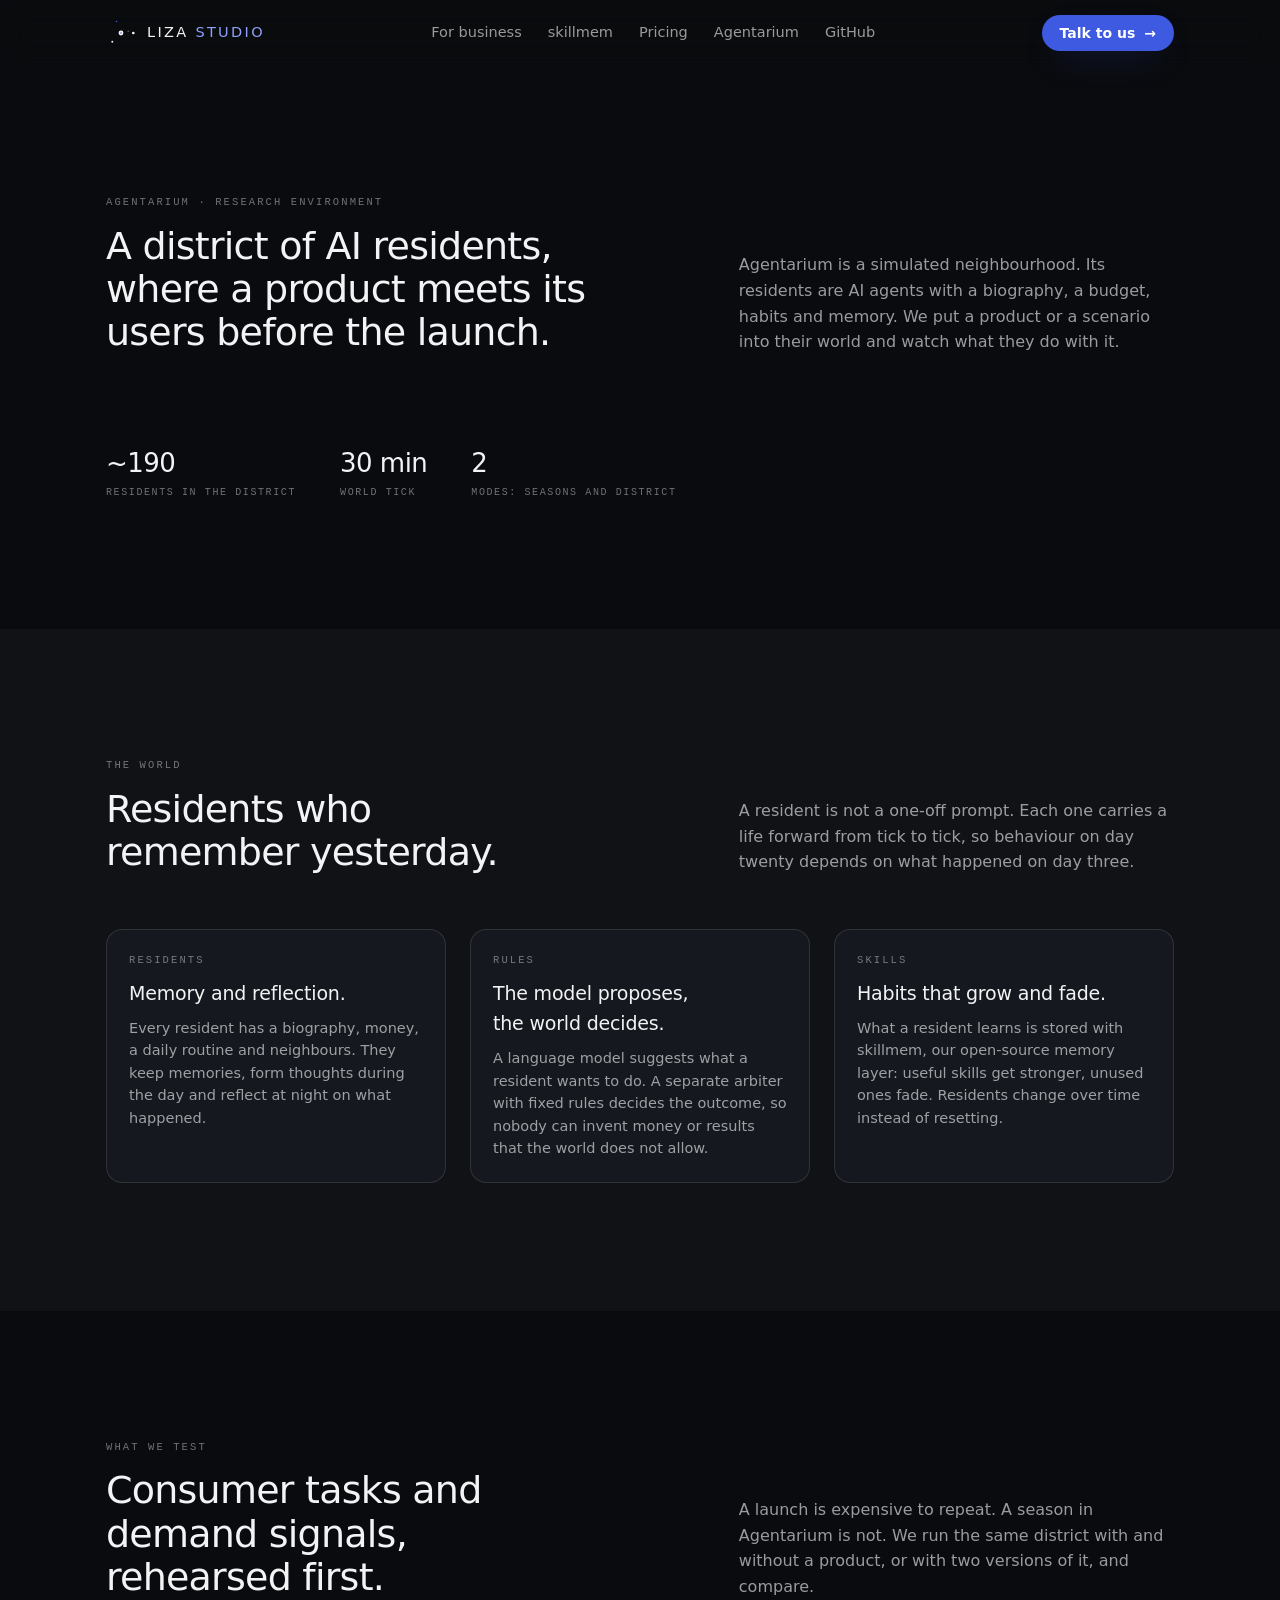
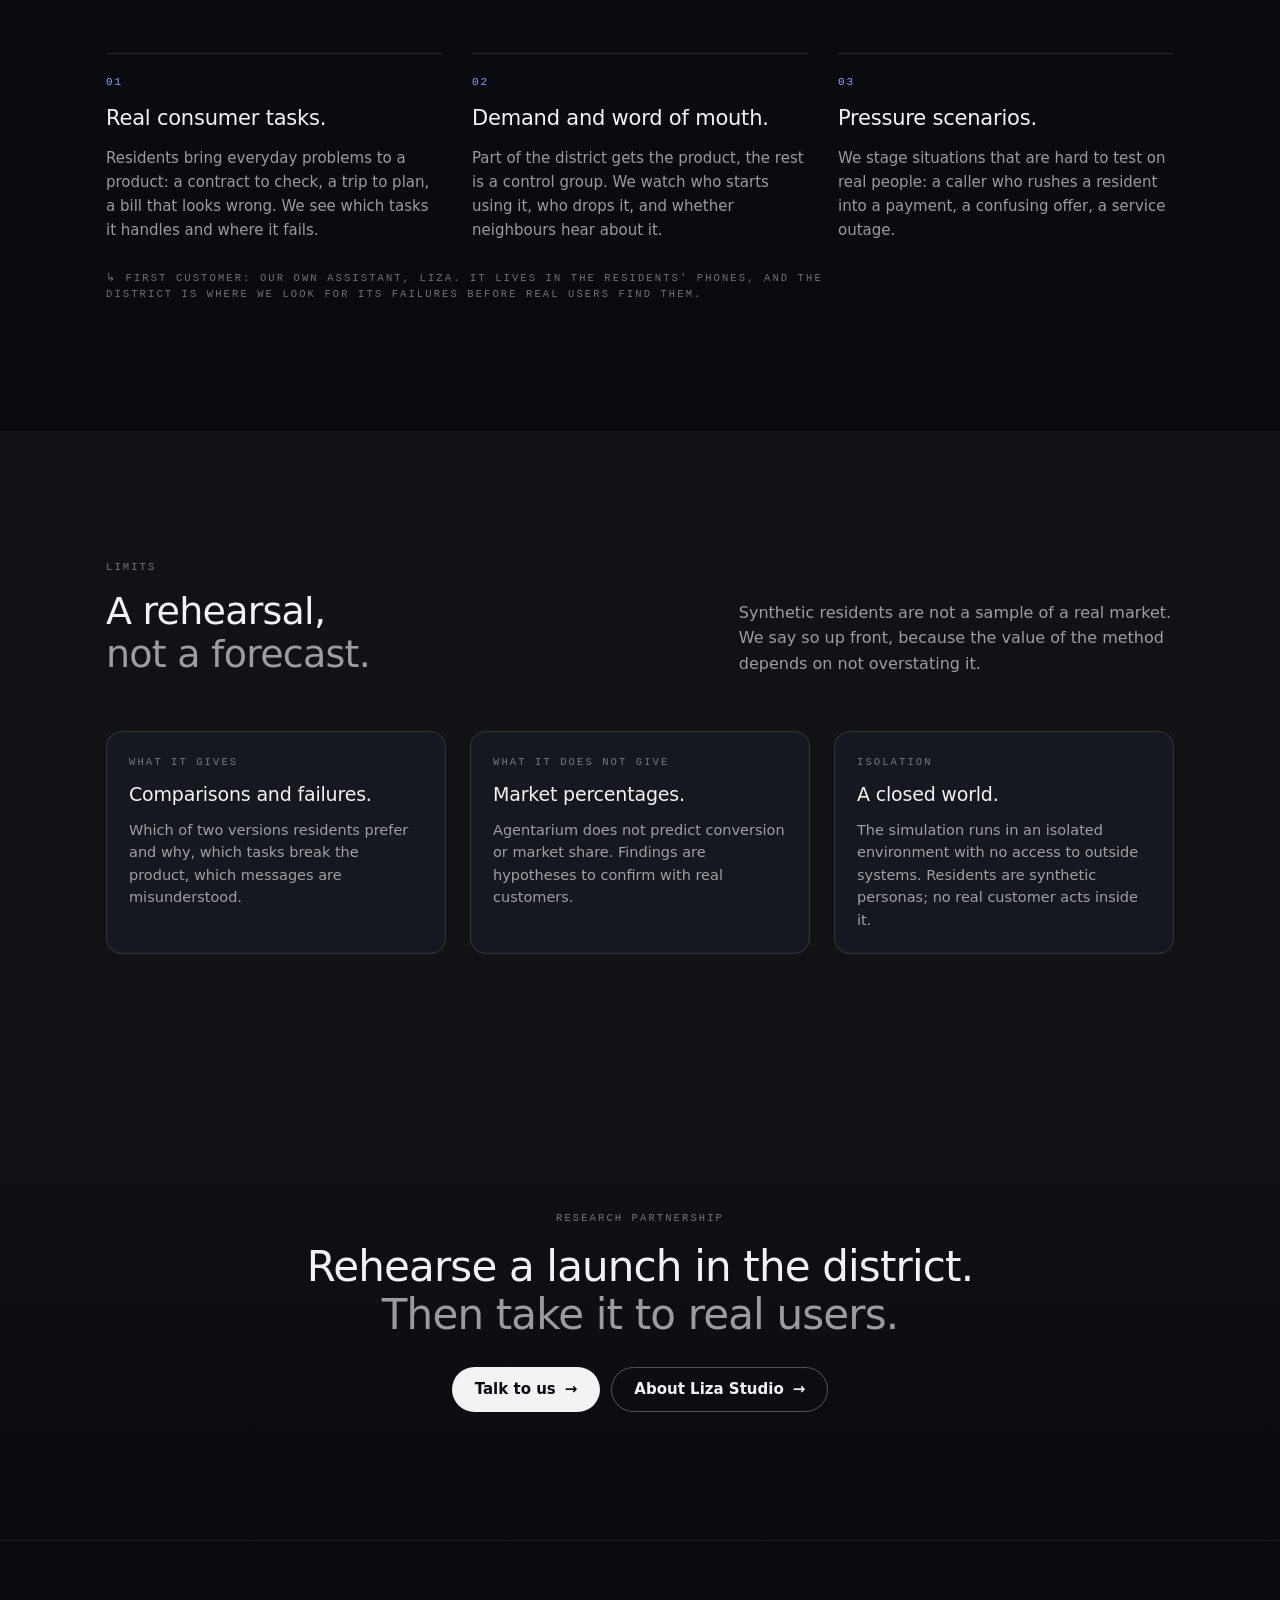
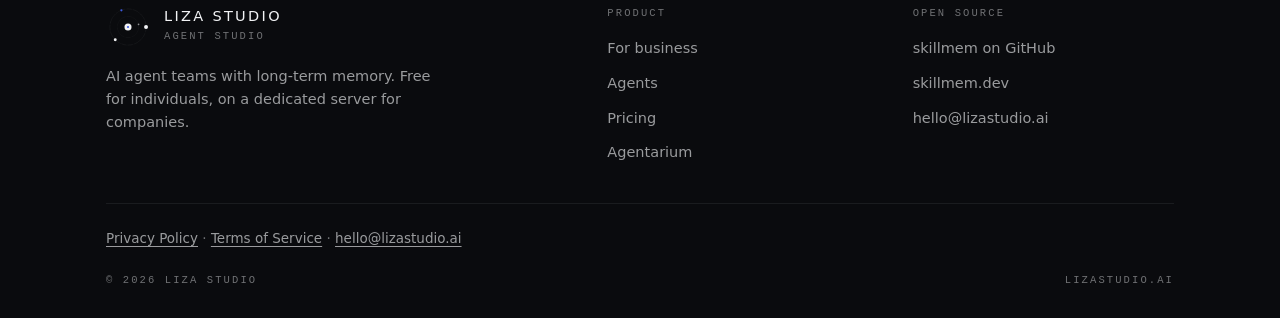
==== agentarium.html @ d78c31f1 "Add Agentarium page and link it from navigation Co-Authored-By: Claude Fable 5.2 <noreply@anthropic." ====
<!DOCTYPE html>
<html lang="en">
<head>
  <meta charset="utf-8">
  <meta name="viewport" content="width=device-width, initial-scale=1">
  <title>Agentarium — a simulated district of AI residents — Liza Studio</title>
  <meta name="description" content="Agentarium is a simulated district populated by AI residents with memory, budgets and habits. We use it to rehearse products and consumer scenarios before a launch.">
  <meta name="theme-color" content="#0A0B0E">
  <link rel="canonical" href="https://lizastudio.ai/agentarium.html">

  <meta property="og:type" content="website">
  <meta property="og:site_name" content="Liza Studio">
  <meta property="og:url" content="https://lizastudio.ai/">
  <meta property="og:title" content="Agentarium — a simulated district of AI residents">
  <meta property="og:description" content="Agentarium is a simulated district populated by AI residents with memory, budgets and habits. We use it to rehearse products and consumer scenarios before a launch.">
  <meta property="og:locale" content="en_US">

  

  <link rel="icon" type="image/svg+xml" href="assets/lisa-favicon.svg">
  <link rel="icon" type="image/png" sizes="32x32" href="favicon-32.png">
  <link rel="apple-touch-icon" href="apple-touch-icon.png">
  <link rel="stylesheet" href="styles.css?v=20261124a">
  <style>
    .price{font-family:var(--display); font-weight:200; font-size:34px; letter-spacing:-.02em; color:var(--paper); line-height:1.1}
    .price small{font-family:var(--mono); font-size:10.5px; letter-spacing:.14em; text-transform:uppercase; color:var(--muted-2)}
    .plan ul{margin:6px 0 0; padding:0; list-style:none; display:grid; gap:7px; font-size:14.5px; line-height:1.5; color:var(--muted)}
    .plan li{padding-left:16px; position:relative}
    .plan li::before{content:""; position:absolute; left:0; top:.62em; width:6px; height:6px; border-radius:50%; background:var(--accent-soft)}
    .plan--main{border-color:var(--accent)}
    .plan .btn{margin-top:12px; justify-self:start}
    .code{font-family:var(--mono); font-size:13.5px; background:#0D0F13; border:1px solid var(--line); border-radius:10px; padding:12px 14px; color:var(--paper); overflow-x:auto; white-space:nowrap}
  </style>
</head>
<body>
  <a class="skip-link" href="./#main">Skip to content</a>

  <header class="site-header">
    <div class="container header__inner">
      <a class="logo" href="./" aria-label="Liza Studio — home">
        <svg class="logo__mark" viewBox="-100 -100 200 200" width="30" height="30" aria-hidden="true">
          <g><circle cx="82" cy="0" r="9" fill="currentColor"></circle><circle cx="-58" cy="58" r="6.5" fill="currentColor"></circle><circle cx="-30" cy="-76" r="5" fill="#3D5AE0"></circle></g>
          <g><circle cx="48" cy="-12" r="4" fill="currentColor" opacity="0.55"></circle></g>
          <circle cx="0" cy="0" r="16" fill="currentColor"></circle>
          <circle cx="0" cy="0" r="5" fill="#3D5AE0"></circle>
        </svg>
        <span class="logo__word">Liza <span class="logo__muted">Studio</span></span>
      </a>

      <nav class="header__nav" aria-label="Main menu">
        <a class="header__link" href="./#business">For business</a>
        <a class="header__link" href="./#skillmem">skillmem</a>
        <a class="header__link" href="./#pricing">Pricing</a>
        <a class="header__link" href="agentarium.html">Agentarium</a>
        <a class="header__link" href="https://github.com/liza-studio/skillmem" target="_blank" rel="noopener">GitHub</a>
      </nav>

      <div class="header__right">
        <a class="btn btn--primary btn--sm header__cta" href="mailto:hello@lizastudio.ai?subject=Liza%20for%20Business">
          <span class="btn__full">Talk to us</span>
          <span class="btn__short" aria-hidden="true">Contact</span>
          <span aria-hidden="true">→</span>
        </a>
        <button class="header__burger" type="button" aria-label="Open menu" aria-expanded="false" aria-controls="mobile-menu">
          <span></span><span></span><span></span>
        </button>
      </div>
    </div>

    <nav class="mobile-menu" id="mobile-menu" aria-label="Mobile menu" hidden>
      <a href="./#business">For business</a>
      <a href="./#skillmem">skillmem</a>
      <a href="./#pricing">Pricing</a>
      <a href="agentarium.html">Agentarium</a>
      <a href="https://github.com/liza-studio/skillmem" target="_blank" rel="noopener">GitHub</a>
    </nav>
  </header>

    <main id="main">
    <section class="section section--paper">
      <div class="container">
        <header class="section__header section__header--row">
          <div>
            <p class="mono-label">Agentarium · research environment</p>
            <h1 class="section__title section__title--narrow">A district of AI residents, where a product meets its users before the launch.</h1>
          </div>
          <p class="section__sub">Agentarium is a simulated neighbourhood. Its residents are AI agents with a biography, a budget, habits and memory. We put a product or a scenario into their world and watch what they do with it.</p>
        </header>
        <div class="hero__stats" style="margin-top:0">
          <div><b>~190</b><span>residents in the district</span></div>
          <div><b>30 min</b><span>world tick</span></div>
          <div><b>2</b><span>modes: seasons and district</span></div>
        </div>
      </div>
    </section>

    <section class="section section--cool">
      <div class="container">
        <header class="section__header section__header--row">
          <div>
            <p class="mono-label">The world</p>
            <h2 class="section__title section__title--narrow">Residents who remember yesterday.</h2>
          </div>
          <p class="section__sub">A resident is not a one-off prompt. Each one carries a life forward from tick to tick, so behaviour on day twenty depends on what happened on day three.</p>
        </header>
        <div class="grid grid--3 system__cards">
          <article class="info-card">
            <p class="mono-label">Residents</p>
            <h3 class="info-card__title">Memory and reflection.</h3>
            <p class="info-card__text">Every resident has a biography, money, a daily routine and neighbours. They keep memories, form thoughts during the day and reflect at night on what happened.</p>
          </article>
          <article class="info-card">
            <p class="mono-label">Rules</p>
            <h3 class="info-card__title">The model proposes, the world decides.</h3>
            <p class="info-card__text">A language model suggests what a resident wants to do. A separate arbiter with fixed rules decides the outcome, so nobody can invent money or results that the world does not allow.</p>
          </article>
          <article class="info-card">
            <p class="mono-label">Skills</p>
            <h3 class="info-card__title">Habits that grow and fade.</h3>
            <p class="info-card__text">What a resident learns is stored with skillmem, our open-source memory layer: useful skills get stronger, unused ones fade. Residents change over time instead of resetting.</p>
          </article>
        </div>
      </div>
    </section>

    <section class="section section--paper">
      <div class="container">
        <header class="section__header section__header--row">
          <div>
            <p class="mono-label">What we test</p>
            <h2 class="section__title section__title--narrow">Consumer tasks and demand signals, rehearsed first.</h2>
          </div>
          <p class="section__sub">A launch is expensive to repeat. A season in Agentarium is not. We run the same district with and without a product, or with two versions of it, and compare.</p>
        </header>
        <div class="steps">
          <article class="step">
            <div class="step__num">01</div>
            <h3 class="step__title">Real consumer tasks.</h3>
            <p class="step__text">Residents bring everyday problems to a product: a contract to check, a trip to plan, a bill that looks wrong. We see which tasks it handles and where it fails.</p>
          </article>
          <article class="step">
            <div class="step__num">02</div>
            <h3 class="step__title">Demand and word of mouth.</h3>
            <p class="step__text">Part of the district gets the product, the rest is a control group. We watch who starts using it, who drops it, and whether neighbours hear about it.</p>
          </article>
          <article class="step">
            <div class="step__num">03</div>
            <h3 class="step__title">Pressure scenarios.</h3>
            <p class="step__text">We stage situations that are hard to test on real people: a caller who rushes a resident into a payment, a confusing offer, a service outage.</p>
          </article>
        </div>
        <p class="mono-label mono-label--muted" style="margin-top:28px; line-height:1.6; max-width:760px;">↳ First customer: our own assistant, Liza. It lives in the residents' phones, and the district is where we look for its failures before real users find them.</p>
      </div>
    </section>

    <section class="section section--cool">
      <div class="container">
        <header class="section__header section__header--row">
          <div>
            <p class="mono-label">Limits</p>
            <h2 class="section__title section__title--narrow">A rehearsal, <span class="text-muted">not a forecast.</span></h2>
          </div>
          <p class="section__sub">Synthetic residents are not a sample of a real market. We say so up front, because the value of the method depends on not overstating it.</p>
        </header>
        <div class="grid grid--3 system__cards">
          <article class="info-card">
            <p class="mono-label">What it gives</p>
            <h3 class="info-card__title">Comparisons and failures.</h3>
            <p class="info-card__text">Which of two versions residents prefer and why, which tasks break the product, which messages are misunderstood.</p>
          </article>
          <article class="info-card">
            <p class="mono-label">What it does not give</p>
            <h3 class="info-card__title">Market percentages.</h3>
            <p class="info-card__text">Agentarium does not predict conversion or market share. Findings are hypotheses to confirm with real customers.</p>
          </article>
          <article class="info-card">
            <p class="mono-label">Isolation</p>
            <h3 class="info-card__title">A closed world.</h3>
            <p class="info-card__text">The simulation runs in an isolated environment with no access to outside systems. Residents are synthetic personas; no real customer acts inside it.</p>
          </article>
        </div>
      </div>
    </section>

    <section class="cta" id="start">
      <div class="container cta__inner">
        <p class="mono-label mono-label--muted">Research partnership</p>
        <h2 class="cta__title">Rehearse a launch in the district.<br><span class="text-muted">Then take it to real users.</span></h2>
        <div class="cta__actions">
          <a class="btn btn--paper" href="mailto:hello@lizastudio.ai?subject=Agentarium">Talk to us <span aria-hidden="true">→</span></a>
          <a class="btn btn--outline-light" href="./">About Liza Studio <span aria-hidden="true">→</span></a>
        </div>
      </div>
    </section>
  </main>

  <footer class="footer">
    <div class="container">
      <div class="footer__grid">
        <div class="footer__brand">
          <div class="logo logo--footer">
            <svg class="logo__mark" viewBox="-100 -100 200 200" width="44" height="44" aria-hidden="true">
              <circle cx="0" cy="0" r="82" fill="none" stroke="currentColor" stroke-width="1.25" stroke-dasharray="1.5 4" opacity="0.55"></circle>
              <circle cx="0" cy="0" r="48" fill="none" stroke="currentColor" stroke-width="1.25" stroke-dasharray="1.5 4" opacity="0.35"></circle>
              <g><circle cx="82" cy="0" r="9" fill="currentColor"></circle><circle cx="-58" cy="58" r="6.5" fill="currentColor"></circle><circle cx="-30" cy="-76" r="5" fill="#3D5AE0"></circle></g>
              <g><circle cx="48" cy="-12" r="4" fill="currentColor" opacity="0.55"></circle></g>
              <circle cx="0" cy="0" r="16" fill="currentColor"></circle>
              <circle cx="0" cy="0" r="5" fill="#3D5AE0"></circle>
            </svg>
            <div>
              <div class="logo__word">Liza Studio</div>
              <p class="mono-label mono-label--muted">agent studio</p>
            </div>
          </div>
          <p class="footer__about">AI agent teams with long-term memory. Free for individuals, on a dedicated server for companies.</p>
        </div>
        <nav class="footer__nav" aria-label="Product">
          <p class="mono-label mono-label--muted">Product</p>
          <ul>
            <li><a href="./#business">For business</a></li>
            <li><a href="./#agents">Agents</a></li>
            <li><a href="./#pricing">Pricing</a></li>
            <li><a href="agentarium.html">Agentarium</a></li>
          </ul>
        </nav>
        <nav class="footer__nav" aria-label="Open source">
          <p class="mono-label mono-label--muted">Open source</p>
          <ul>
            <li><a href="https://github.com/liza-studio/skillmem" target="_blank" rel="noopener">skillmem on GitHub</a></li>
            <li><a href="https://skillmem.dev" target="_blank" rel="noopener">skillmem.dev</a></li>
            <li><a href="mailto:hello@lizastudio.ai">hello@lizastudio.ai</a></li>
          </ul>
        </nav>
      </div>
      <div class="footer__req">
        <a href="privacy.html">Privacy Policy</a> · <a href="terms.html">Terms of Service</a> · <a href="mailto:hello@lizastudio.ai">hello@lizastudio.ai</a>
      </div>
      <div class="footer__bottom">
        <span class="mono-label mono-label--muted">© 2026 Liza Studio</span>
        <span class="mono-label mono-label--muted">lizastudio.ai</span>
      </div>
    </div>
  </footer>

  <script>
    (function () {
      'use strict';
      var burger = document.querySelector('.header__burger');
      var menu = document.getElementById('mobile-menu');
      if (!burger || !menu) return;
      function setOpen(open) {
        burger.setAttribute('aria-expanded', String(open));
        burger.setAttribute('aria-label', open ? 'Close menu' : 'Open menu');
        menu.hidden = !open;
      }
      burger.addEventListener('click', function () {
        setOpen(burger.getAttribute('aria-expanded') !== 'true');
      });
      menu.addEventListener('click', function (e) { if (e.target.closest('a')) setOpen(false); });
      document.addEventListener('keydown', function (e) { if (e.key === 'Escape') setOpen(false); });
    })();
  </script>
</body>
</html>
---- styles.css ----
/* Liza Studio — тёмная редакция «Ночь», 2026-09-15 */

  unicode-range:U+0301,U+0400-045F,U+0490-0491,U+04B0-04B1,U+2116}
@font-face{font-family:"Unbounded";src:url(assets/fonts/unbounded-lat.woff2) format("woff2");font-weight:200 500;font-style:normal;font-display:swap;
  unicode-range:U+0000-00FF,U+0131,U+0152-0153,U+02BB-02BC,U+02C6,U+02DA,U+02DC,U+0304,U+0308,U+0329,U+2000-206F,U+20AC,U+2122,U+2191,U+2193,U+2212,U+2215,U+FEFF,U+FFFD}
  unicode-range:U+0301,U+0400-045F,U+0490-0491,U+04B0-04B1,U+2116}
@font-face{font-family:"Onest";src:url(assets/fonts/onest-lat.woff2) format("woff2");font-weight:300 700;font-style:normal;font-display:swap;
  unicode-range:U+0000-00FF,U+0131,U+0152-0153,U+02BB-02BC,U+02C6,U+02DA,U+02DC,U+0304,U+0308,U+0329,U+2000-206F,U+20AC,U+2122,U+2191,U+2193,U+2212,U+2215,U+FEFF,U+FFFD}

:root{
  --ink:#0A0B0E;          /* основной фон */
  --ink-2:#101216;        /* чередующаяся секция */
  --card:#15181E;
  --line:rgba(242,243,245,.12);
  --line-2:rgba(242,243,245,.07);
  --paper:#F2F3F5;
  --muted:rgba(242,243,245,.62);
  --muted-2:rgba(242,243,245,.44);
  --accent:#3D5AE0;
  --accent-soft:#8DA0FF;
  --tg:#2AABEE;
  --max:#6E54FF;
  --display:"Unbounded",system-ui,sans-serif;
  --sans:"Onest",system-ui,-apple-system,"Segoe UI",Roboto,sans-serif;
  --mono:ui-monospace,SFMono-Regular,Menlo,Consolas,"Liberation Mono",monospace;
  --container:1180px;
  --pad-x:20px;
  --section-py:76px;
  --header-h:66px;
}
@media (min-width:760px){ :root{ --pad-x:40px; --section-py:104px } }
@media (min-width:1100px){ :root{ --pad-x:56px; --section-py:128px } }

*{box-sizing:border-box}
html{-webkit-text-size-adjust:100%; scroll-behavior:smooth; scroll-padding-top:var(--header-h)}
@media (prefers-reduced-motion:reduce){ html{scroll-behavior:auto} }
body{
  margin:0; background:var(--ink); color:var(--paper);
  font-family:var(--sans); font-size:16px; line-height:1.6;
  -webkit-font-smoothing:antialiased; overflow-x:hidden;
}
img,video{max-width:100%; display:block}
a{color:inherit; text-decoration:none}
h1,h2,h3{margin:0; text-wrap:balance}
p{margin:0}
ul{margin:0; padding:0; list-style:none}
:focus-visible{outline:2px solid var(--accent-soft); outline-offset:3px; border-radius:4px}

.container{width:100%; max-width:var(--container); margin:0 auto; padding-inline:var(--pad-x)}
.skip-link{position:absolute; left:-9999px; top:0; background:var(--accent); color:#fff; padding:10px 16px; z-index:99}
.skip-link:focus{left:12px; top:12px}

.mono-label{
  font-family:var(--mono); font-size:10.5px; letter-spacing:.2em; text-transform:uppercase;
  color:var(--muted-2); margin:0;
}
.mono-label--light{color:var(--paper)}
.mono-label--muted{color:var(--muted-2)}
.text-muted{color:var(--muted)}

/* ---------- кнопки ---------- */
.btn{
  display:inline-flex; align-items:center; gap:9px; justify-content:center;
  font-family:var(--sans); font-size:15px; font-weight:600; line-height:1;
  padding:14px 22px; border-radius:999px; border:1px solid transparent;
  transition:transform .18s ease, background .18s ease, border-color .18s ease, box-shadow .18s ease;
  cursor:pointer;
}
.btn:hover{transform:translateY(-1px)}
.btn:active{transform:translateY(0)}
.btn--primary{background:var(--accent); color:#fff; box-shadow:0 14px 34px -16px rgba(61,90,224,.95)}
.btn--primary:hover{background:#4B67E8}
.btn--outline{border-color:rgba(242,243,245,.28); color:var(--paper)}
.btn--outline:hover{border-color:var(--paper); background:rgba(242,243,245,.06)}
.btn--outline-light{border-color:rgba(242,243,245,.3); color:var(--paper)}
.btn--outline-light:hover{background:rgba(242,243,245,.08)}
.btn--paper{background:var(--paper); color:var(--ink)}
.btn--paper:hover{background:#fff}
.btn--ghost{color:var(--muted-2); border-color:var(--line); cursor:default}
.btn--ghost:hover{transform:none}
.btn--sm{padding:10px 17px; font-size:14px}
.btn__short{display:none}

/* ---------- шапка ---------- */
.site-header{
  position:sticky; top:0; z-index:50; background:rgba(10,11,14,.82);
  backdrop-filter:blur(14px); -webkit-backdrop-filter:blur(14px);
}
.header__inner{display:flex; align-items:center; justify-content:space-between; gap:18px; height:var(--header-h)}
.logo{display:inline-flex; align-items:center; gap:11px; color:var(--paper)}
.logo__mark{color:var(--paper); flex:none}
.logo__word{font-family:var(--display); font-weight:400; font-size:14.5px; letter-spacing:.16em; text-transform:uppercase; white-space:nowrap}
.logo__muted{color:var(--accent-soft); font-weight:500}
.header__nav{display:none; gap:26px; align-items:center}
.header__link{font-size:14.5px; color:var(--muted); transition:color .18s}
.header__link:hover{color:var(--paper)}
.header__soon{font-size:14.5px; color:var(--muted-2)}
.header__right{display:flex; align-items:center; gap:10px}
.header__burger{
  width:42px; height:38px; display:inline-flex; flex-direction:column; justify-content:center; gap:5px;
  background:none; border:1px solid var(--line); border-radius:10px; padding:0 10px; cursor:pointer;
}
.header__burger span{display:block; height:1.5px; background:var(--paper); border-radius:2px}
.mobile-menu{display:flex; flex-direction:column; gap:2px; padding:8px var(--pad-x) 18px; border-top:1px solid var(--line-2)}
.mobile-menu[hidden]{display:none}
.mobile-menu a, .mobile-menu__soon{padding:12px 0; font-size:16px; border-bottom:1px solid var(--line-2)}
.mobile-menu__soon{color:var(--muted-2)}
@media (min-width:900px){
  .header__nav{display:flex}
  .header__burger{display:none}
  .mobile-menu{display:none !important}
}
@media (max-width:420px){
  .btn__full{display:none}
  .btn__short{display:inline}
}

/* ---------- герой — перенос макета «Ночь» 1:1 ---------- */
.hero{position:relative; overflow:hidden; background:var(--ink);
  min-height:calc(100svh - var(--header-h)); display:flex; align-items:stretch}
.hero__media{position:absolute; inset:0; z-index:0}
.hero__media video, .hero__media img{width:100%; height:100%; object-fit:cover; object-position:50% 22%;
  animation:ken 26s ease-in-out infinite alternate}
@keyframes ken{from{transform:scale(1.02)} to{transform:scale(1.12)}}
.hero__media::after{content:""; position:absolute; inset:0;
  background:linear-gradient(180deg,rgba(10,11,14,.62) 0,rgba(10,11,14,.1) 17%,rgba(10,11,14,.62) 43%,var(--ink) 68%)}
.hero__glow{position:absolute; z-index:1; left:50%; top:8%; transform:translateX(-50%);
  width:280px; aspect-ratio:1; border-radius:50%;
  background:radial-gradient(circle,rgba(61,90,224,.46),transparent 66%); filter:blur(22px);
  animation:breathe 9s ease-in-out infinite alternate; pointer-events:none}
@keyframes breathe{from{opacity:.42; transform:translateX(-50%) scale(.94)} to{opacity:.82; transform:translateX(-50%) scale(1.07)}}
.hero__inner{position:relative; z-index:2; display:flex; flex-direction:column; justify-content:flex-end;
  width:100%; padding-block:40px 30px; gap:0}
.hero__eyebrow{display:flex; align-items:center; gap:10px}
.hero__eyebrow::before{content:""; display:block; width:26px; height:1px; background:var(--accent)}
.hero__title{
  font-family:var(--display); font-weight:200; font-size:clamp(22px,5.6vw,43px); line-height:1.08;
  letter-spacing:-.02em; margin:16px 0 0;
  background:linear-gradient(100deg,#FFFFFF 12%,#B9C4FF 38%,#FFFFFF 62%); background-size:220% 100%;
  -webkit-background-clip:text; background-clip:text; color:transparent;
  animation:sweep 7s 1.2s ease-in-out infinite;
}
.hero__title b{font-weight:500}
@keyframes sweep{0%,100%{background-position:120% 0} 50%{background-position:-20% 0}}
.hero__offer{margin-top:16px; font-size:16px; font-weight:500; line-height:1.4; color:var(--paper)}
.hero__lead{margin-top:9px; font-size:13.5px; line-height:1.5; color:var(--muted)}
.hero__actions{display:flex; flex-wrap:wrap; gap:9px; margin-top:20px}
.hero__actions .btn{flex:1 1 150px}
.hero__note{margin-top:14px; line-height:1.5}
.hero__stats{display:flex; flex-wrap:wrap; gap:22px; margin-top:20px}
.hero__stats div{display:grid; gap:1px}
.hero__stats b{font-family:var(--display); font-weight:300; font-size:19px; letter-spacing:-.02em; color:var(--paper)}
.hero__stats span{font-family:var(--mono); font-size:8.5px; letter-spacing:.14em; text-transform:uppercase; color:var(--muted-2)}

@media (max-width:899px){
  /* телефон: портрет сверху отдельной зоной, текст — ниже, без наложения */
  .hero{display:block; min-height:0}
  .hero__media{position:relative; inset:auto; width:100%; height:47svh; min-height:320px; max-height:460px;
    -webkit-mask-image:linear-gradient(180deg,#000 62%,rgba(0,0,0,.4) 86%,transparent 100%);
    mask-image:linear-gradient(180deg,#000 62%,rgba(0,0,0,.4) 86%,transparent 100%)}
  .hero__media video, .hero__media img{object-position:50% 30%; animation:none; transform:none}
  .hero__media::after{background:linear-gradient(180deg,rgba(10,11,14,.42) 0,rgba(10,11,14,0) 28%,rgba(10,11,14,.35) 78%,var(--ink) 100%)}
  .hero__glow{top:2%; width:240px}
  .hero__inner{display:block; padding-block:4px 30px}
  .hero__note{display:none}
  .hero__stats div:nth-child(4){display:none}
  .hero__actions .btn--ghost{display:none}
  .hero__title{margin-top:14px}
  .hero__offer{font-size:15.5px; margin-top:14px}
  .hero__lead{font-size:13px; line-height:1.45; margin-top:8px}
  .hero__actions{gap:8px; margin-top:18px}
  .hero__actions .btn{flex:1 1 calc(50% - 4px); padding:13px 12px; font-size:14px}
  .hero__stats{margin-top:20px; padding-top:0; gap:22px}
}
/* десктоп: портрет — правая колонка, пропорции кадра как в макете */
@media (min-width:900px){
  .hero{min-height:clamp(600px,80vh,680px)}
  .hero__media{left:auto; right:0; width:auto; aspect-ratio:103/100; max-width:62%;
    -webkit-mask-image:linear-gradient(90deg,transparent 0,rgba(0,0,0,.55) 12%,#000 34%);
    mask-image:linear-gradient(90deg,transparent 0,rgba(0,0,0,.55) 12%,#000 34%)}
  .hero__media video, .hero__media img{object-position:50% 34%}
  .hero__media::after{background:linear-gradient(90deg,var(--ink) 4%,rgba(10,11,14,.72) 34%,rgba(10,11,14,.1) 72%,rgba(10,11,14,.55))}
  .hero__glow{left:auto; right:14%; top:22%; width:440px; transform:none}
  @keyframes breathe{from{opacity:.42; transform:scale(.94)} to{opacity:.82; transform:scale(1.07)}}
  .hero__inner{justify-content:center; padding-block:clamp(40px,7vh,74px)}
  .hero__title{margin-top:20px; max-width:15ch}
  .hero__offer{margin-top:18px; font-size:18px; max-width:30ch}
  .hero__lead{font-size:15px; line-height:1.65; max-width:40ch}
  .hero__actions{margin-top:26px; gap:11px}
  .hero__actions .btn{flex:0 0 auto}
  .hero__stats{gap:44px; margin-top:auto; padding-top:34px}
  .hero__stats b{font-size:26px}
  .hero__stats span{font-size:10px; letter-spacing:.16em}
}

/* ---------- секции ---------- */
.section{padding-block:var(--section-py); position:relative}
.section--cool{background:var(--ink-2)}
.section--paper{background:var(--ink)}
.section--dark{background:var(--ink-2)}
.section__header{display:grid; gap:18px; margin-bottom:clamp(34px,5vw,54px)}
@media (min-width:900px){
  .section__header--row{grid-template-columns:minmax(0,1.15fr) minmax(0,.85fr); gap:44px; align-items:end}
}
.section__title{
  font-family:var(--display); font-weight:200; font-size:clamp(24px,3.2vw,38px);
  line-height:1.14; letter-spacing:-.02em; margin-top:14px;
}
.section__title--narrow{max-width:20ch}
.section__sub{font-size:16px; line-height:1.6; color:var(--muted); max-width:52ch}
.section__sub--muted{color:var(--muted)}

/* агенты */
.agents-grid{display:grid; gap:1px; background:var(--line-2); border:1px solid var(--line); border-radius:16px; overflow:hidden}
@media (min-width:640px){ .agents-grid{grid-template-columns:repeat(2,1fr)} }
@media (min-width:1000px){ .agents-grid{grid-template-columns:repeat(3,1fr)} }
.agent-card{background:var(--ink-2); padding:22px 22px 26px; display:grid; gap:8px; align-content:start; transition:background .2s}
.section--cool .agent-card{background:#12151A}
.agent-card:hover{background:#171B22}
.agent-card__title{font-family:var(--display); font-weight:300; font-size:19px; letter-spacing:-.01em}
.agent-card__text{font-size:14.5px; line-height:1.55; color:var(--muted)}

/* шаги */
.steps{display:grid; gap:22px}
@media (min-width:860px){ .steps{grid-template-columns:repeat(3,1fr); gap:30px} }
.step{border-top:1px solid var(--line); padding-top:20px; display:grid; gap:10px; align-content:start}
.step__num{font-family:var(--mono); font-size:11px; letter-spacing:.18em; color:var(--accent-soft)}
.step__title{font-family:var(--display); font-weight:300; font-size:21px; letter-spacing:-.01em}
.step__text{font-size:15px; line-height:1.6; color:var(--muted)}

/* платформы */
.grid{display:grid; gap:24px}
@media (min-width:900px){ .grid--3{grid-template-columns:repeat(3,1fr)} }
.surface{display:grid; gap:14px; align-content:start}
.surface__label{display:flex; align-items:center; gap:9px}
.surface__dot{width:8px; height:8px; border-radius:50%; display:block}
.phone{
  border:1px solid var(--line); border-radius:20px; background:#0E1116; overflow:hidden;
  box-shadow:0 24px 60px -34px var(--phone-glow,rgba(61,90,224,.5));
}
.phone__head{display:flex; align-items:center; gap:11px; padding:13px 15px; border-bottom:1px solid var(--line-2)}
.phone__avatar{width:34px; height:34px; border-radius:50%; display:grid; place-items:center; flex:none}
.phone__name{font-size:14px; font-weight:600}
.phone__status{font-size:11.5px; color:var(--muted-2)}
.phone__body{padding:15px; display:grid; gap:9px; min-height:228px; align-content:start}
.phone__bar{display:flex; align-items:center; gap:6px; padding:11px 14px; border-bottom:1px solid var(--line-2)}
.phone__bar>span{width:8px; height:8px; border-radius:50%; background:var(--line); display:block}
.phone__url{margin-left:10px; font-family:var(--mono); font-size:10.5px; color:var(--muted-2)}
.chat-date{font-family:var(--mono); font-size:9.5px; letter-spacing:.16em; text-transform:uppercase; color:var(--muted-2); text-align:center; padding:2px 0 4px}
.chat-meta{font-family:var(--mono); font-size:9.5px; letter-spacing:.1em; color:var(--muted-2); margin-top:4px}
.bubble{padding:10px 13px; border-radius:14px; font-size:13.5px; line-height:1.45; max-width:82%}
.bubble--right{margin-left:auto; border-bottom-right-radius:5px}
.bubble--left{border-bottom-left-radius:5px}
.bubble__agent{font-family:var(--mono); font-size:9.5px; letter-spacing:.14em; text-transform:uppercase; margin-bottom:6px}
.bubble__actions{display:flex; flex-wrap:wrap; gap:6px; margin-top:9px}
.bubble__action{font-size:11.5px; padding:5px 10px; border-radius:999px}
.web-app{display:grid; grid-template-columns:96px minmax(0,1fr); min-height:228px}
.web-app__sidebar{border-right:1px solid var(--line-2); padding:13px 11px; display:grid; gap:9px; align-content:start}
.web-app__nav-item{font-size:12px; color:var(--muted-2); padding:5px 7px; border-radius:7px}
.web-app__nav-item--active{background:rgba(61,90,224,.2); color:#C7D2FF}
.web-app__chat{padding:13px; display:grid; gap:8px; align-content:start}
.web-app__typing{display:flex; align-items:center; gap:8px; font-size:11.5px; color:var(--muted-2); margin-top:2px}
.web-app__pulse{width:6px; height:6px; border-radius:50%; background:#3ED598; animation:pulse 2.2s infinite}
@keyframes pulse{0%,100%{opacity:1} 50%{opacity:.25}}

/* статистика */
.stats{display:grid; grid-template-columns:repeat(2,1fr); gap:22px; margin-top:clamp(40px,6vw,64px)}
@media (min-width:900px){ .stats{grid-template-columns:repeat(4,1fr)} }
.stat{border-top:1px solid var(--line); padding-top:18px; display:grid; gap:4px}
.stat__num{font-family:var(--display); font-weight:200; font-size:clamp(34px,5vw,52px); line-height:1; letter-spacing:-.03em}
.stat__title{font-size:15px; font-weight:600}
.stat__text{font-size:13.5px; color:var(--muted-2)}

/* карточки «автор» */
.info-card{border:1px solid var(--line); border-radius:16px; background:var(--card); padding:22px; display:grid; gap:9px; align-content:start}
.info-card__title{font-family:var(--display); font-weight:300; font-size:19px; letter-spacing:-.01em}
.info-card__text{font-size:14.5px; line-height:1.55; color:var(--muted)}
.author__row{display:flex; gap:clamp(24px,4vw,44px); align-items:center; flex-wrap:wrap; margin:clamp(34px,5vw,48px) 0}
.author__photo{width:min(340px,100%); height:auto; border-radius:18px; border:1px solid var(--line)}
.author__quote{margin:0; flex:1 1 320px; min-width:270px}
.author__quote blockquote{margin:0; font-family:var(--display); font-weight:200; font-size:clamp(18px,2.2vw,27px); line-height:1.34; letter-spacing:-.02em}

/* финальный призыв */
.cta{background:linear-gradient(180deg,var(--ink-2),var(--ink)); padding-block:var(--section-py); text-align:center}
.cta__inner{display:grid; justify-items:center; gap:0}
.cta__title{font-family:var(--display); font-weight:200; font-size:clamp(25px,3.6vw,42px); line-height:1.14; letter-spacing:-.02em; margin-top:16px}
.cta__actions{display:flex; flex-wrap:wrap; gap:11px; justify-content:center; margin-top:28px}

/* подвал */
.footer{border-top:1px solid var(--line-2); padding-block:clamp(40px,6vw,64px) 30px; background:var(--ink)}
.footer__grid{display:grid; gap:34px}
@media (min-width:860px){ .footer__grid{grid-template-columns:minmax(0,1.4fr) repeat(2,minmax(0,.8fr)); gap:44px} }
.logo--footer{display:flex; align-items:flex-start; gap:14px}
.footer__about{margin-top:16px; font-size:14.5px; color:var(--muted); max-width:36ch}
.footer__nav ul{display:grid; gap:9px; margin-top:14px}
.footer__nav a{font-size:14.5px; color:var(--muted); transition:color .18s}
.footer__nav a:hover{color:var(--paper)}
.footer__req{margin-top:38px; padding-top:22px; border-top:1px solid var(--line-2); font-size:13.5px; line-height:1.9; color:var(--muted-2)}
.footer__req a{color:var(--muted); text-decoration:underline; text-underline-offset:3px}
.footer__req a:hover{color:var(--paper)}
.footer__bottom{display:flex; justify-content:space-between; gap:14px; flex-wrap:wrap; margin-top:20px}

@media (prefers-reduced-motion:reduce){
  *,*::before,*::after{animation-duration:.001s !important; animation-iteration-count:1 !important; transition-duration:.001s !important}
}
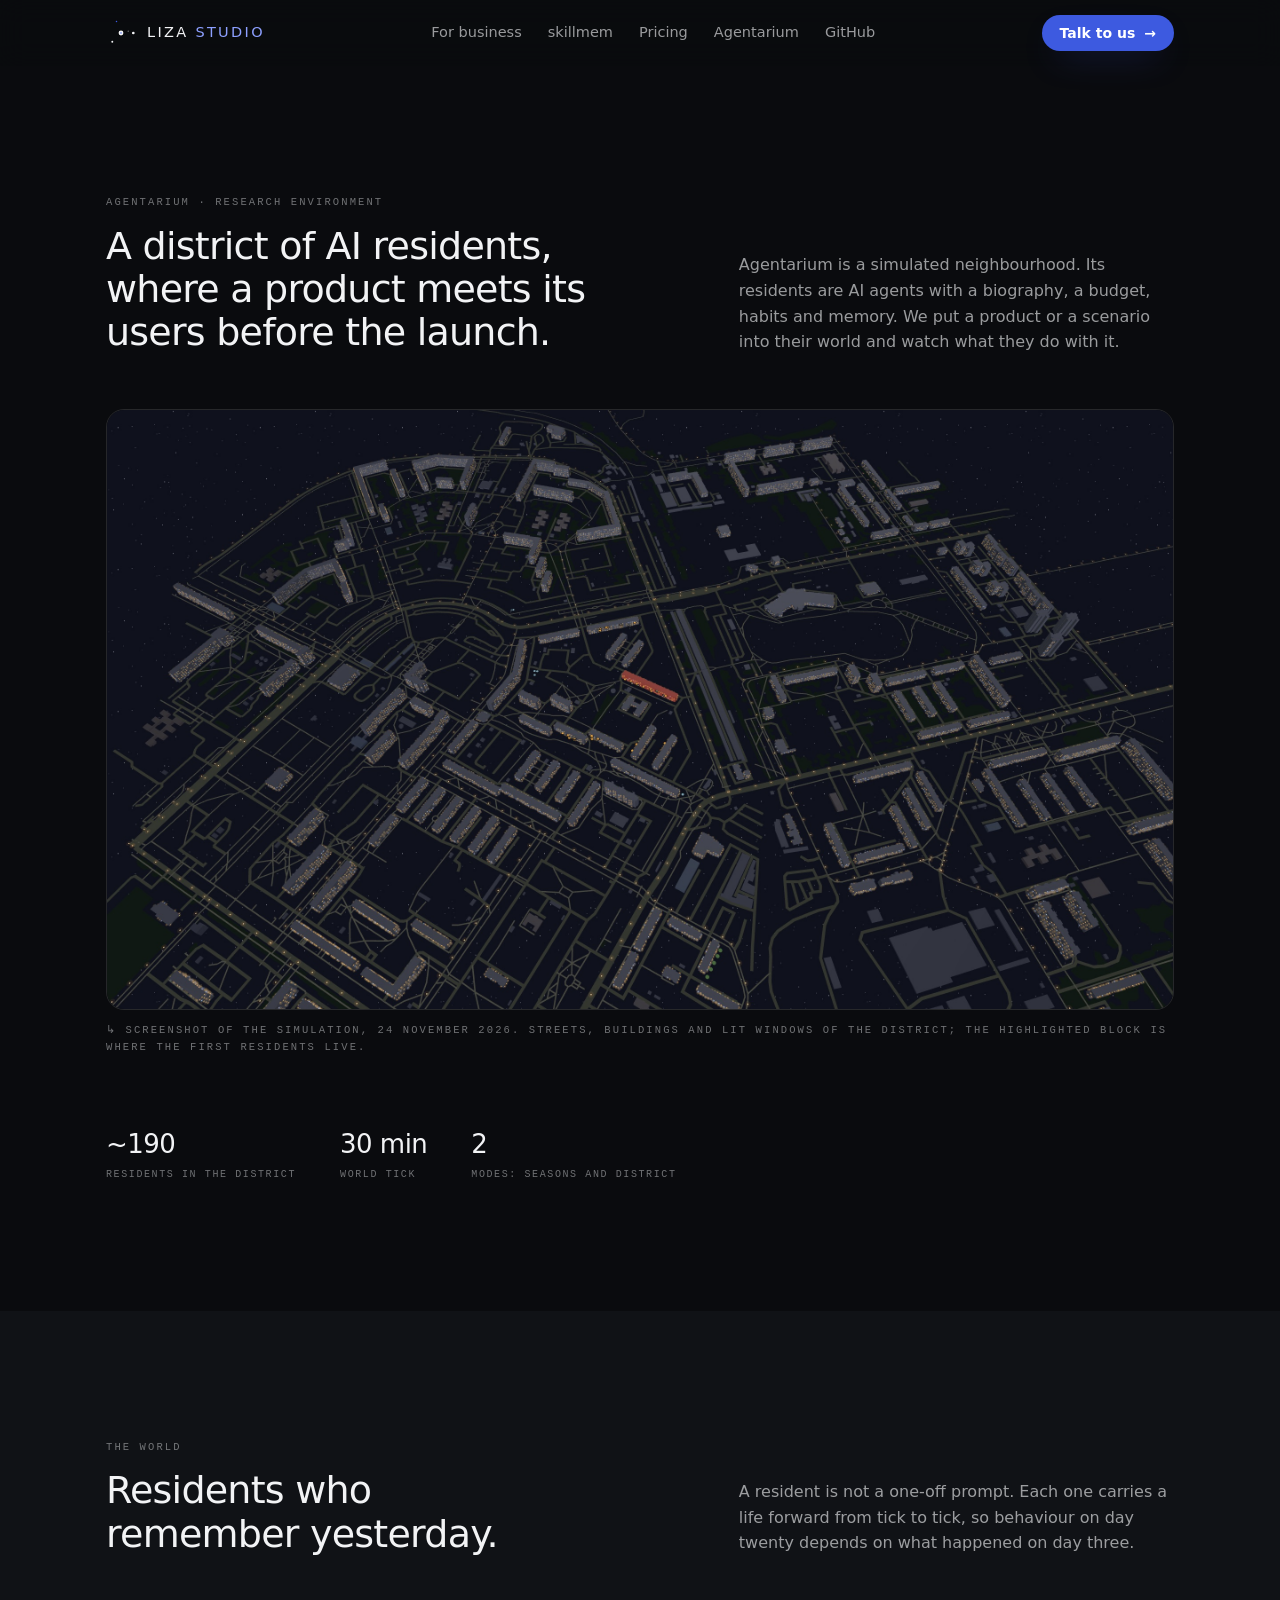
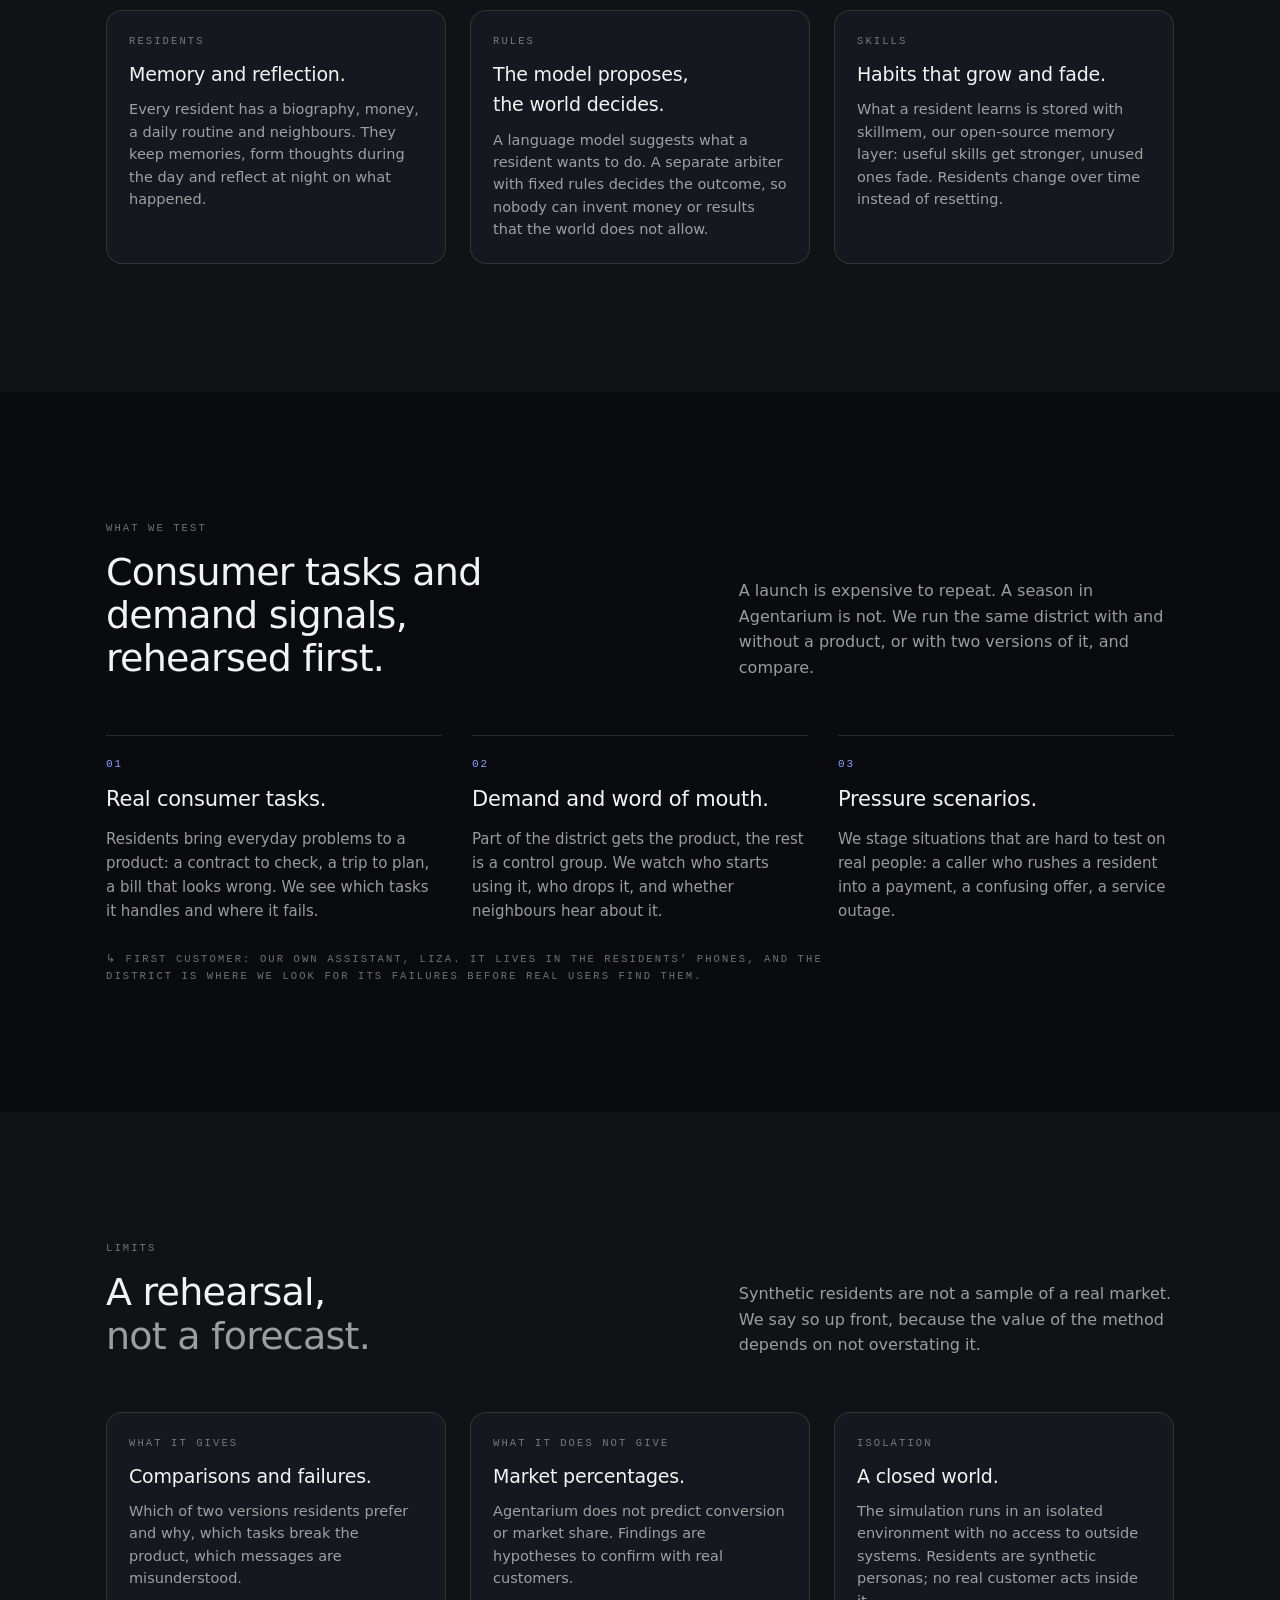
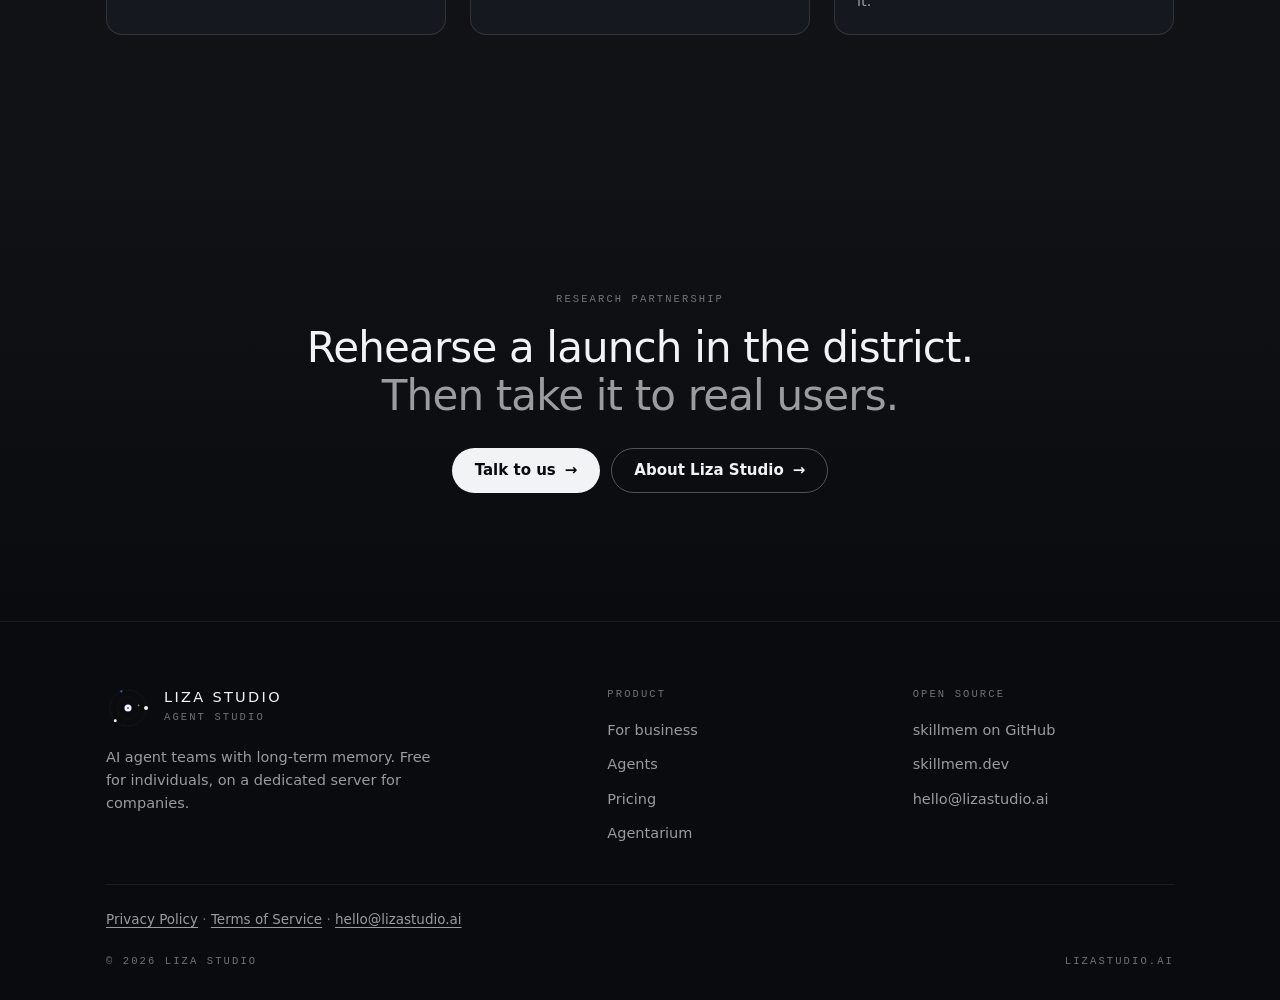
==== commit 23a9933a: "Agentarium: add district screenshot Co-Authored-By: Claude Fable 5.2 <noreply@anthropic.com>" ====
--- a/agentarium.html
+++ b/agentarium.html
@@ -86,6 +86,10 @@
           </div>
           <p class="section__sub">Agentarium is a simulated neighbourhood. Its residents are AI agents with a biography, a budget, habits and memory. We put a product or a scenario into their world and watch what they do with it.</p>
         </header>
+        <figure style="margin:0 0 34px">
+          <img src="assets/agentarium-district.jpg" alt="Night view of the simulated district: streets, apartment blocks with lit windows, and the residents' home block highlighted" width="2400" height="1350" style="display:block; width:100%; height:auto; border-radius:18px; border:1px solid var(--line)">
+          <figcaption class="mono-label mono-label--muted" style="margin-top:12px; line-height:1.6">↳ Screenshot of the simulation, 24 November 2026. Streets, buildings and lit windows of the district; the highlighted block is where the first residents live.</figcaption>
+        </figure>
         <div class="hero__stats" style="margin-top:0">
           <div><b>~190</b><span>residents in the district</span></div>
           <div><b>30 min</b><span>world tick</span></div>
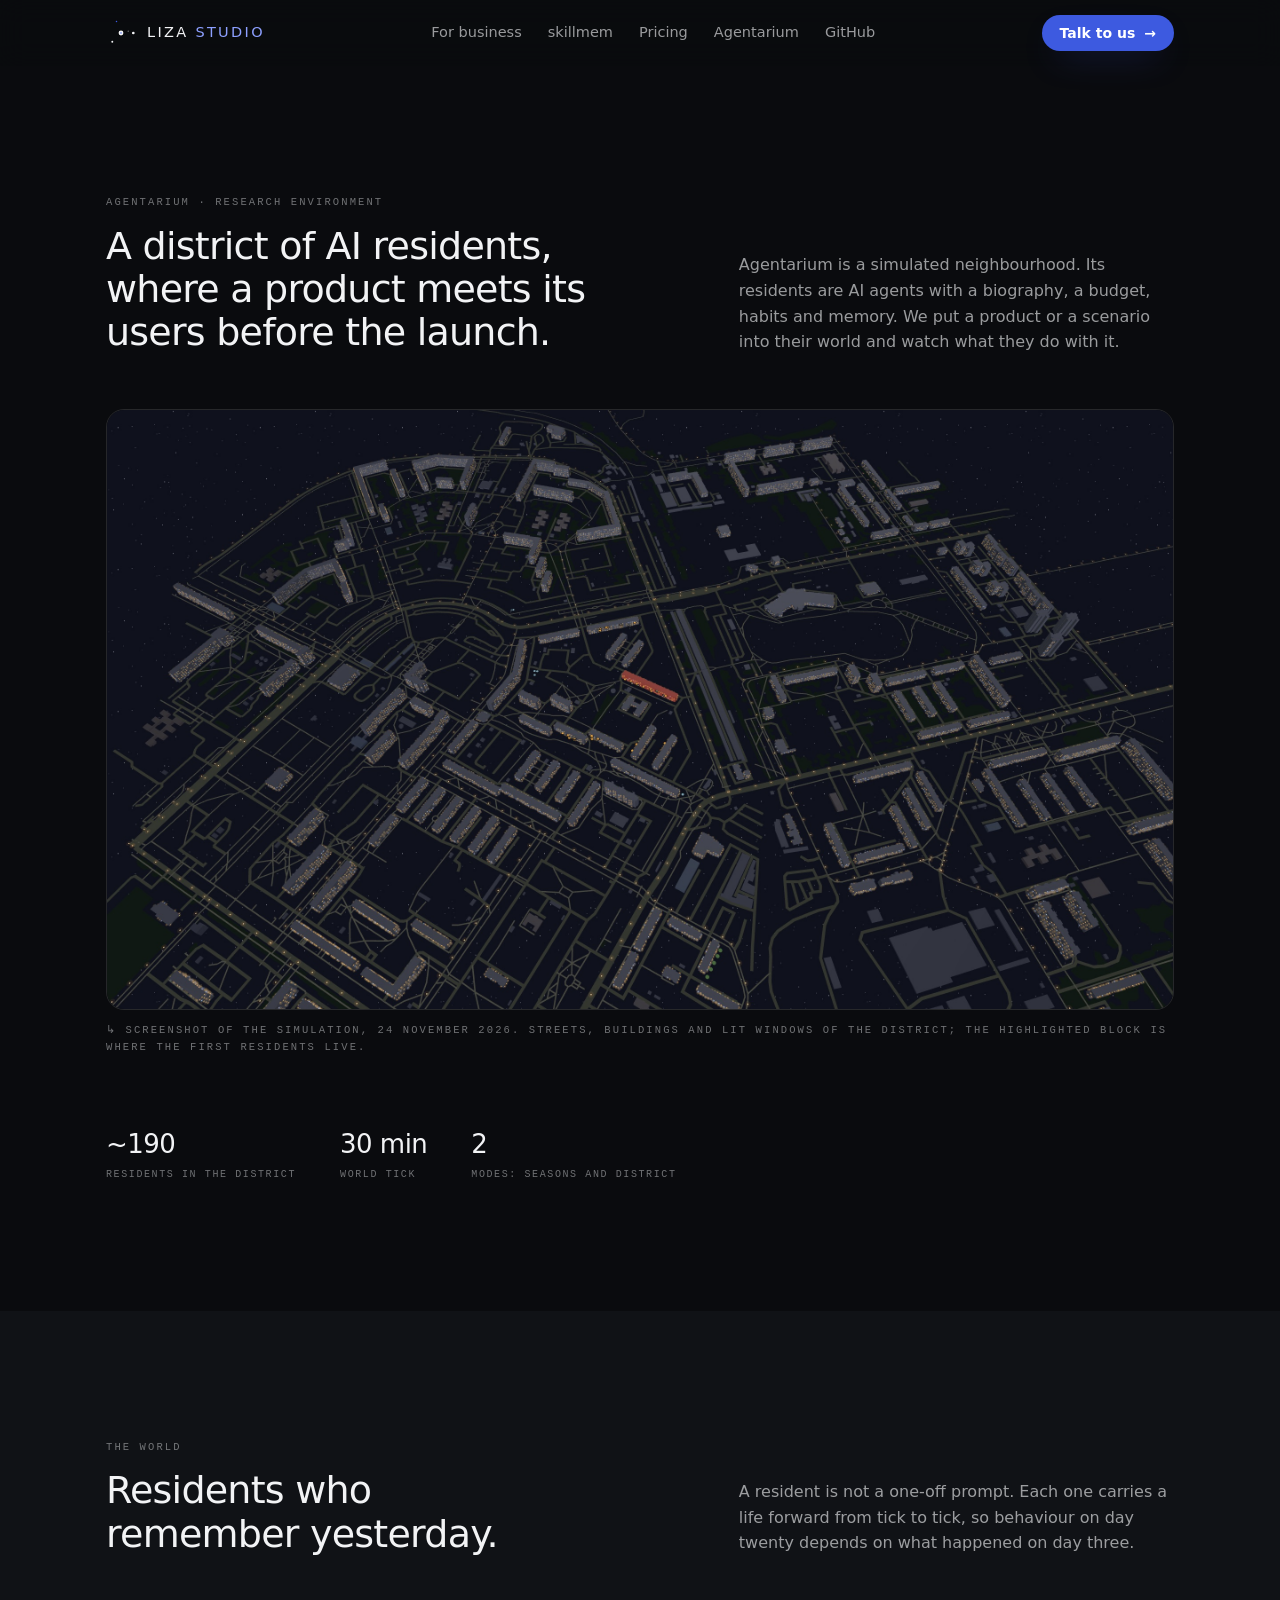
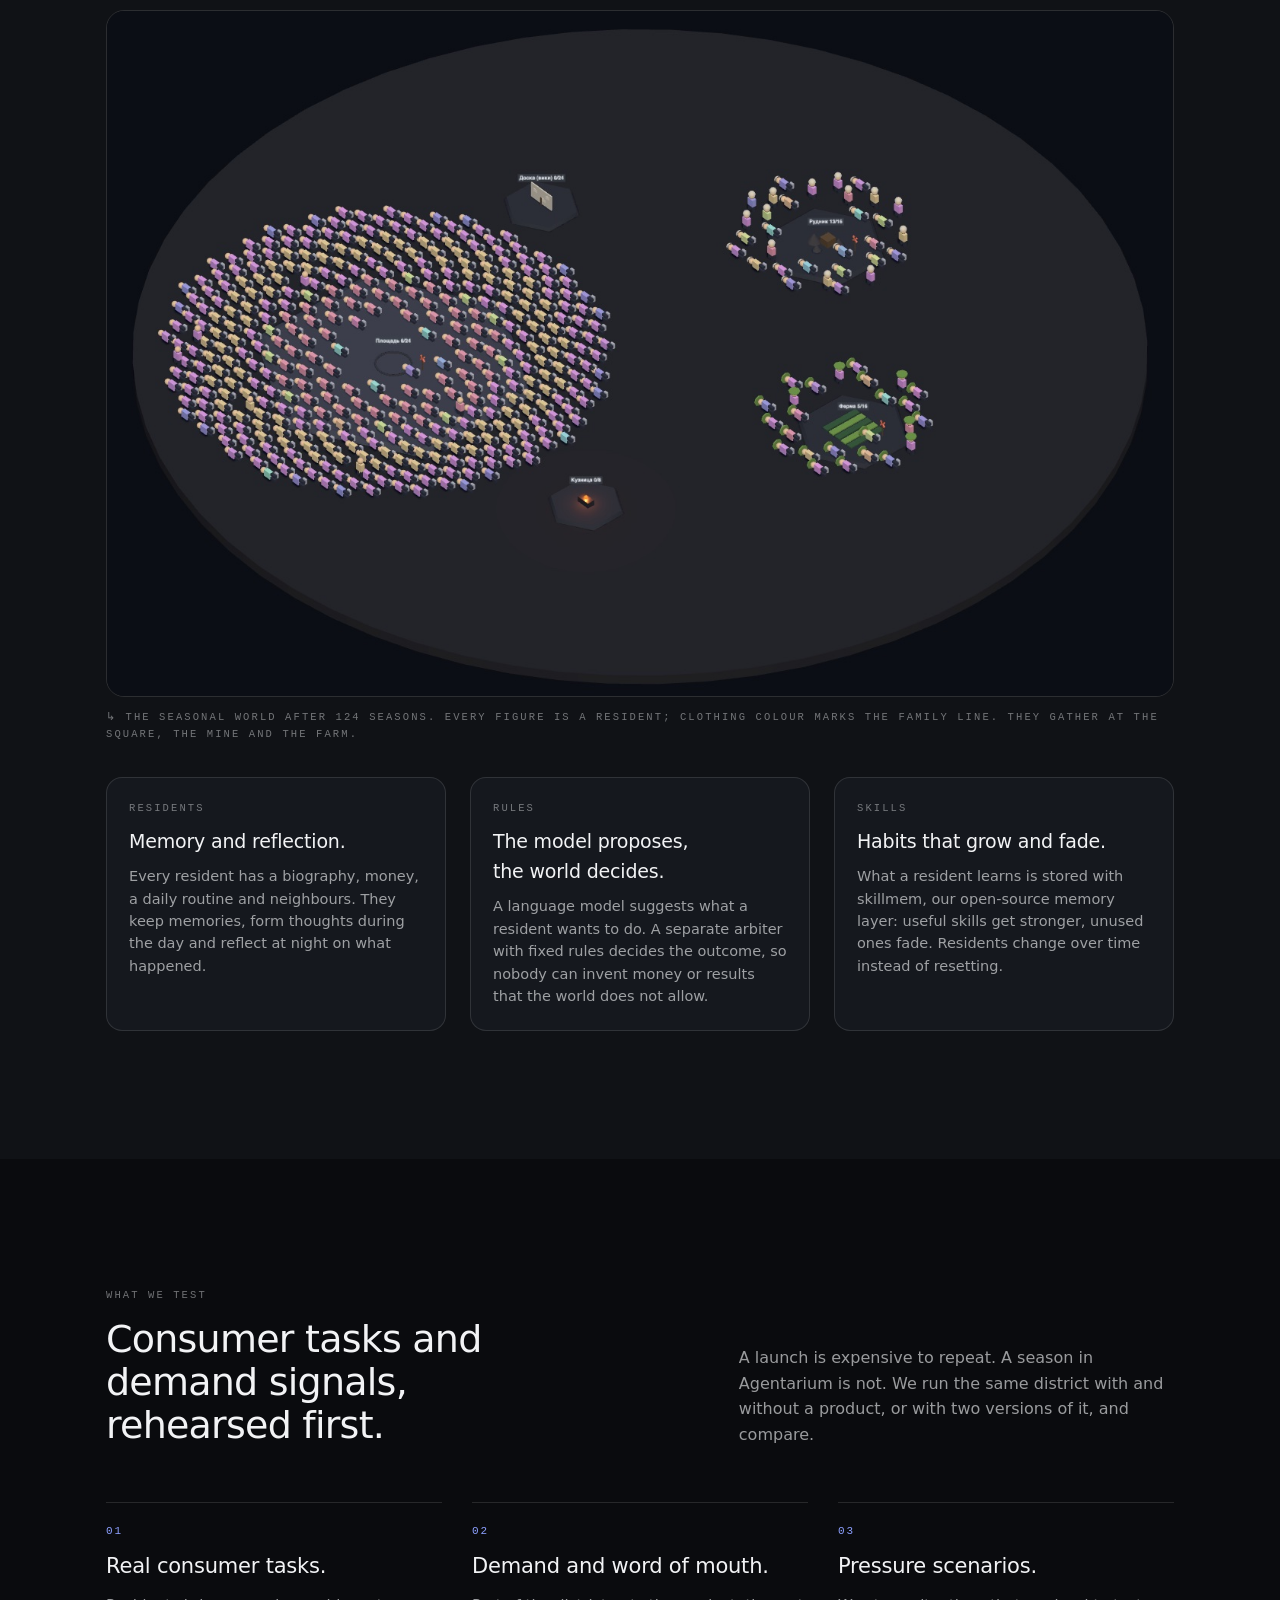
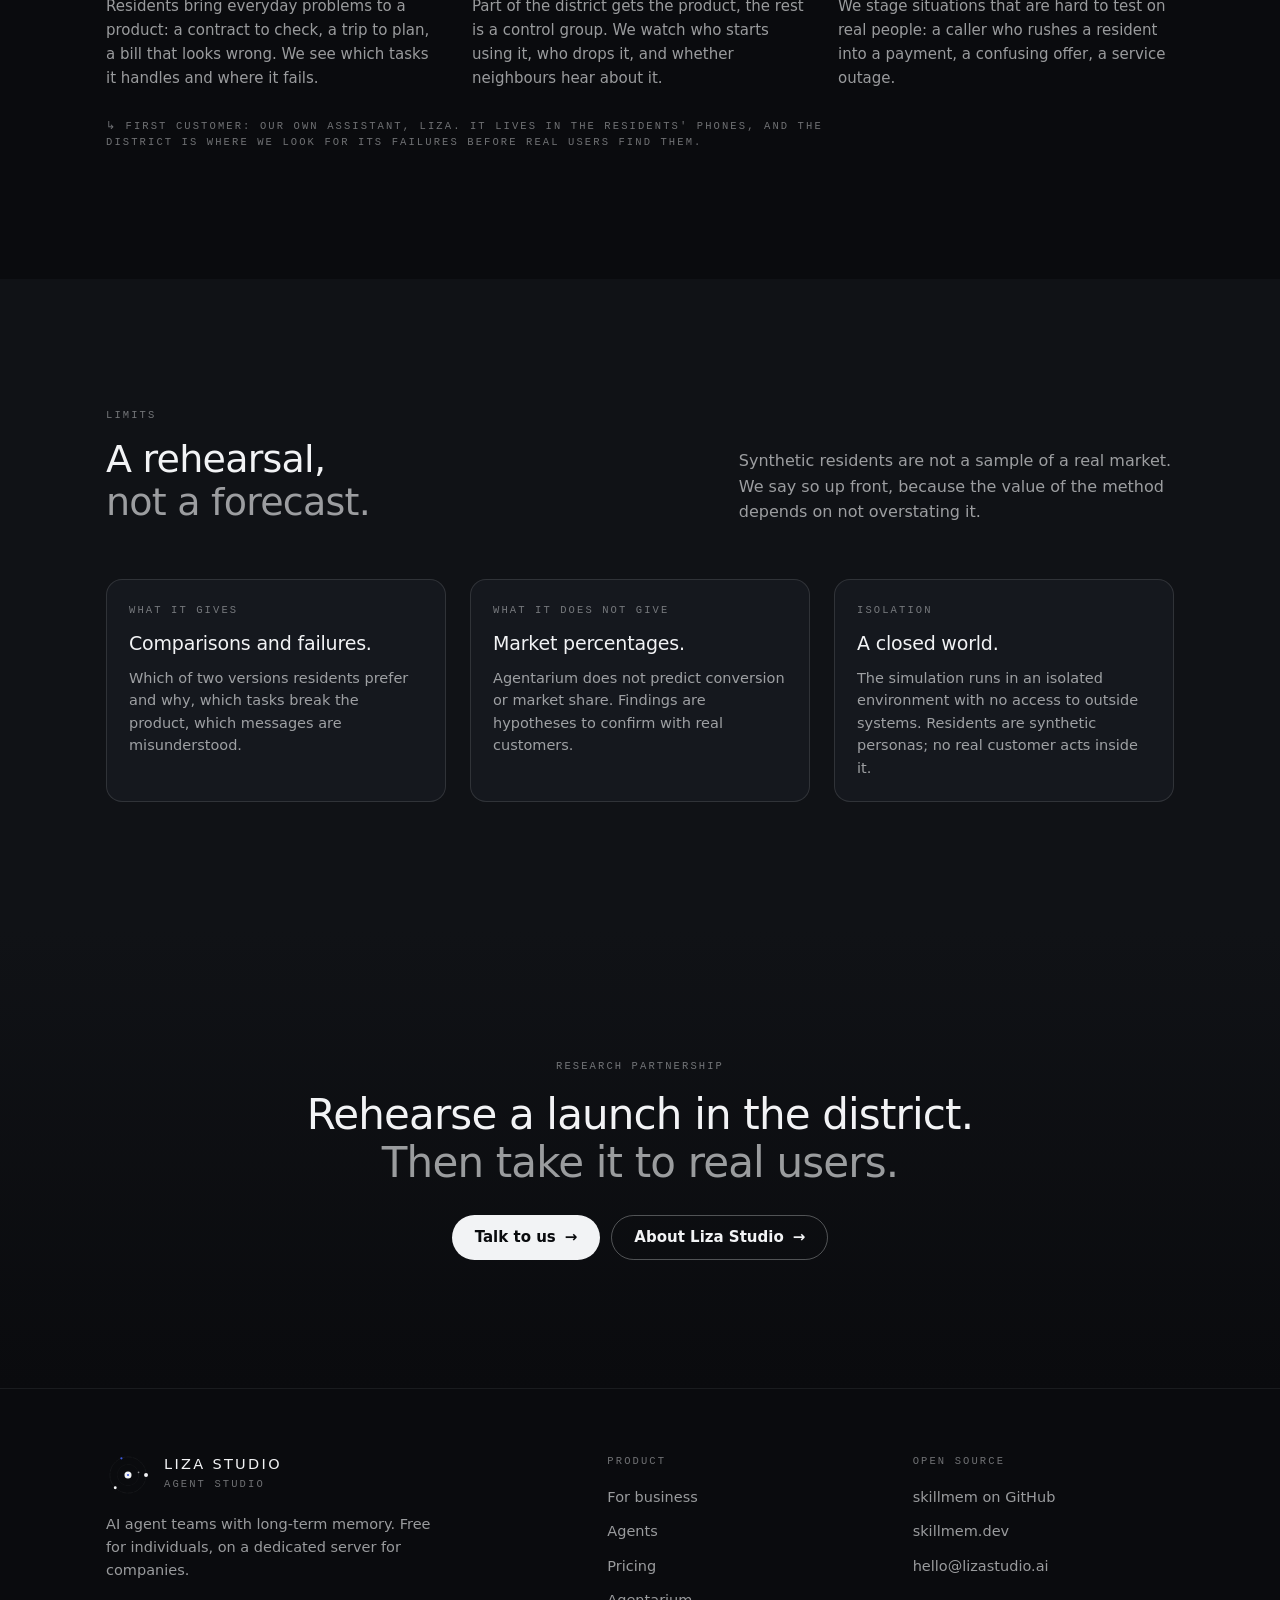
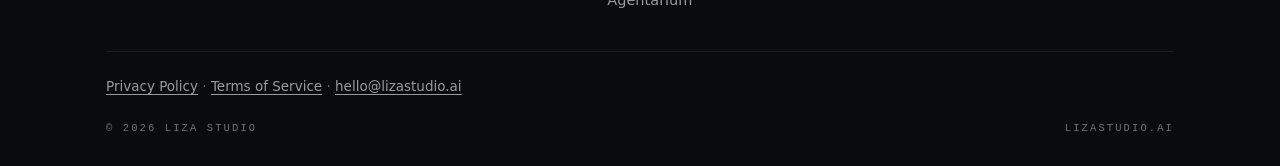
==== commit 800cc132: "Founder portrait; Agentarium seasonal world screenshot Co-Authored-By: Claude Fable 5.2 <noreply@ant" ====
--- a/agentarium.html
+++ b/agentarium.html
@@ -107,6 +107,10 @@
           </div>
           <p class="section__sub">A resident is not a one-off prompt. Each one carries a life forward from tick to tick, so behaviour on day twenty depends on what happened on day three.</p>
         </header>
+        <figure style="margin:0 0 34px">
+          <img src="assets/agentarium-seasons.jpg" alt="Seasonal world of Agentarium: hundreds of resident figures gathered around the square, the mine and the farm" width="1400" height="900" loading="lazy" style="display:block; width:100%; height:auto; border-radius:18px; border:1px solid var(--line)">
+          <figcaption class="mono-label mono-label--muted" style="margin-top:12px; line-height:1.6">↳ The seasonal world after 124 seasons. Every figure is a resident; clothing colour marks the family line. They gather at the square, the mine and the farm.</figcaption>
+        </figure>
         <div class="grid grid--3 system__cards">
           <article class="info-card">
             <p class="mono-label">Residents</p>
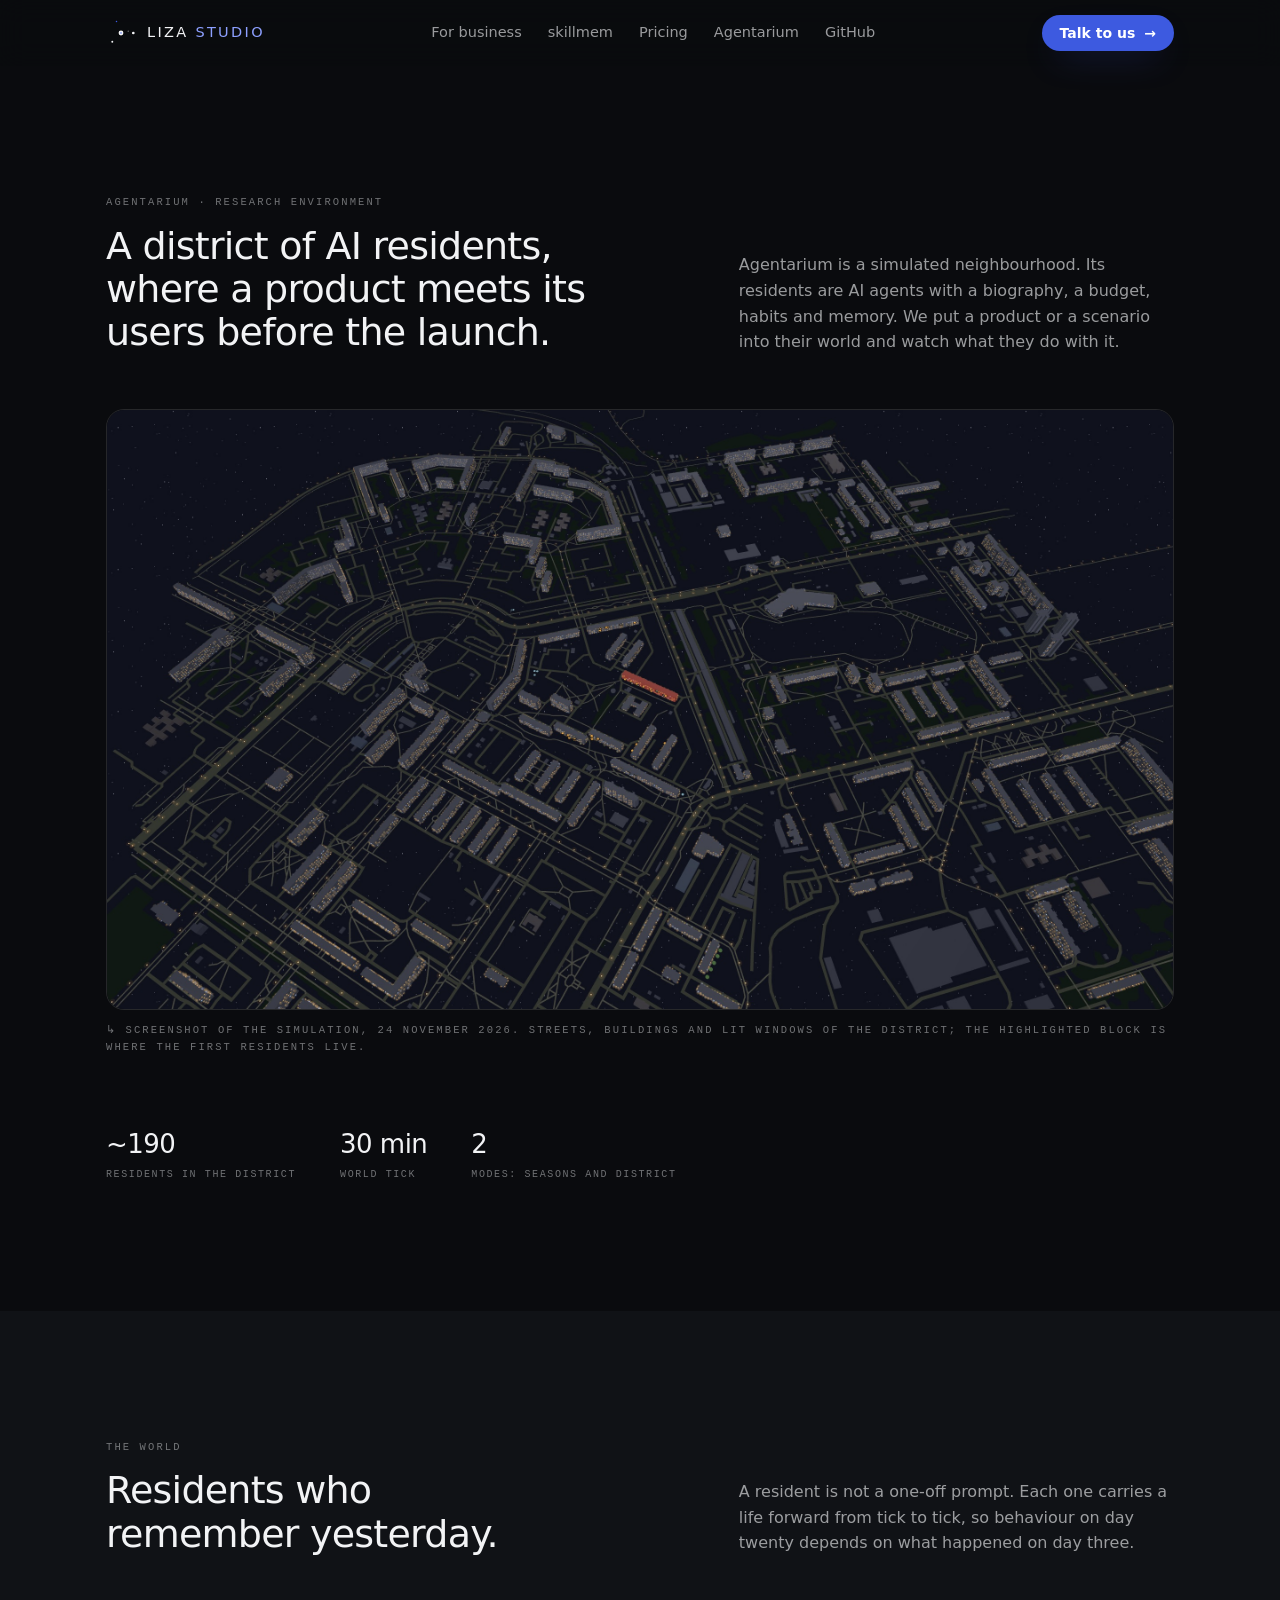
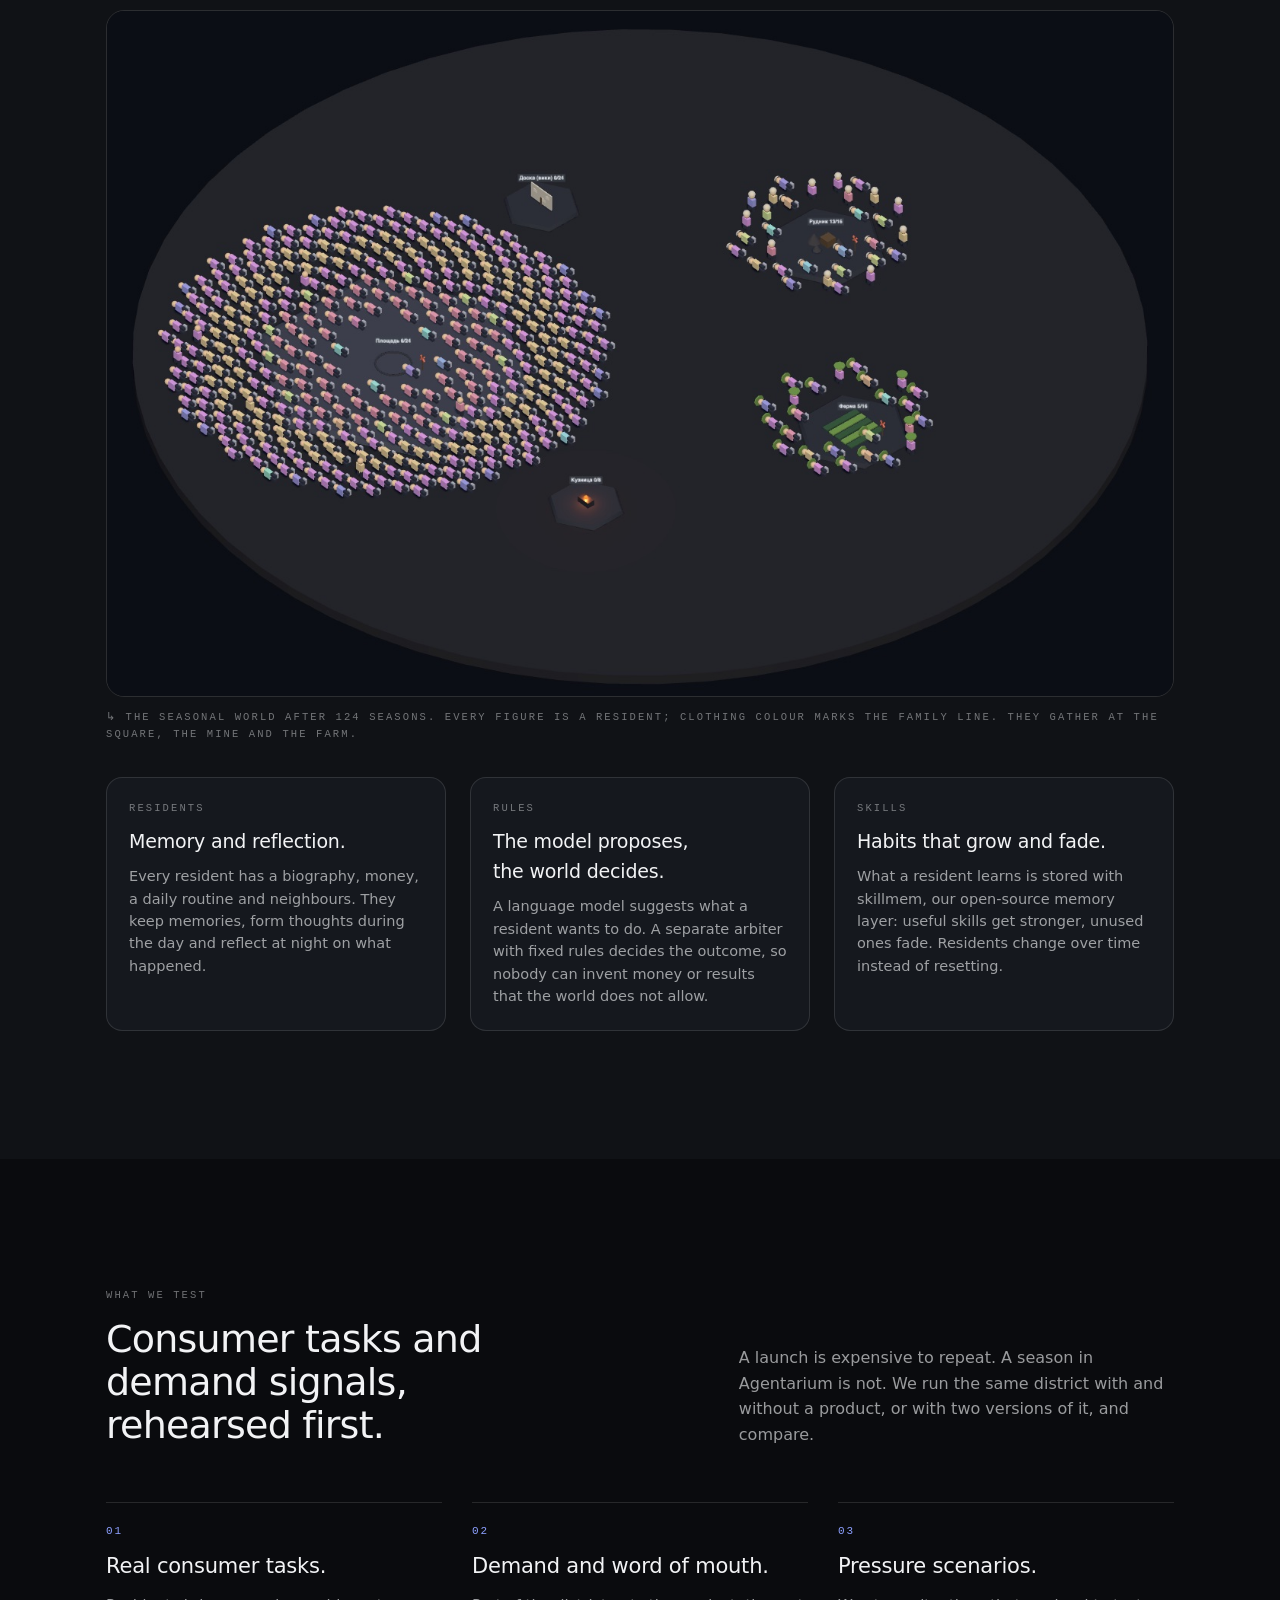
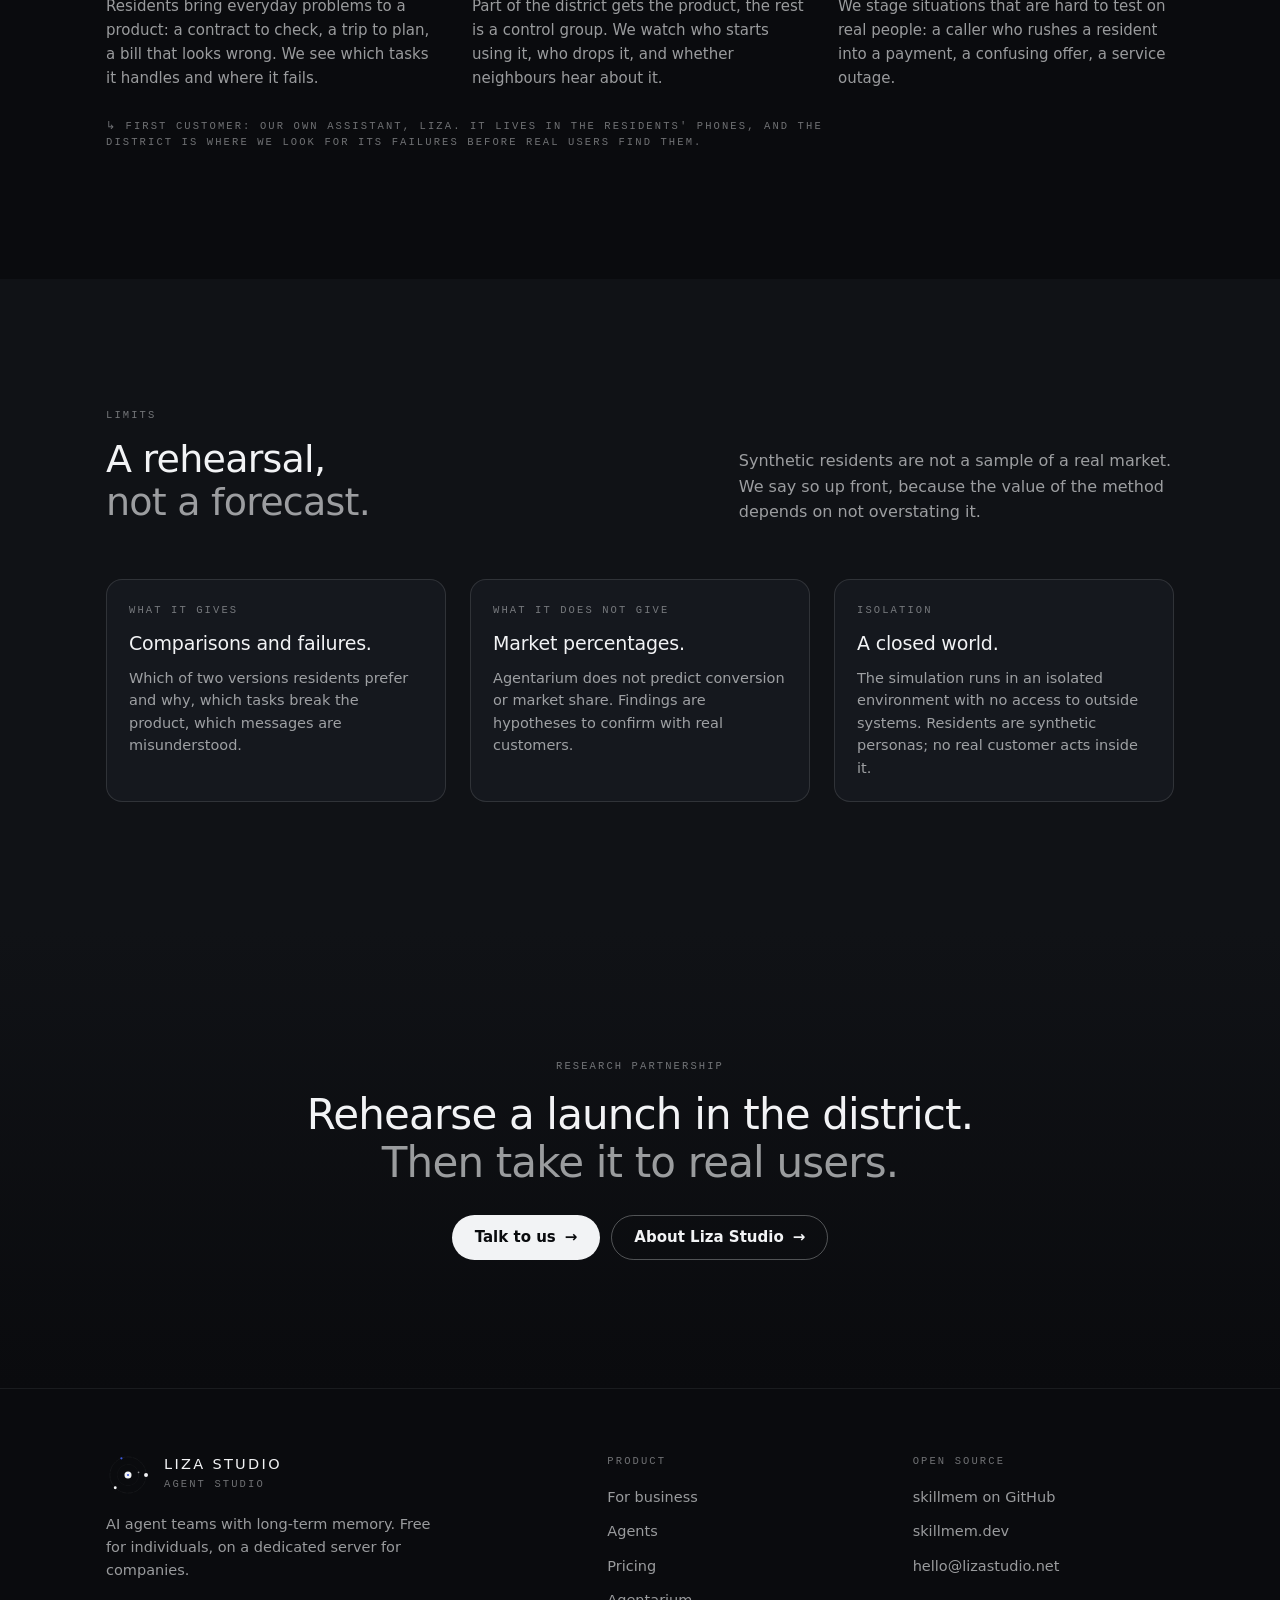
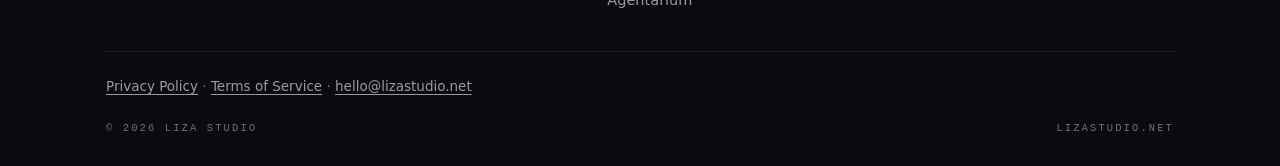
==== commit 41316b52: "Move to lizastudio.net Co-Authored-By: Claude Fable 5.2 <noreply@anthropic.com>" ====
--- a/agentarium.html
+++ b/agentarium.html
@@ -6,11 +6,11 @@
   <title>Agentarium — a simulated district of AI residents — Liza Studio</title>
   <meta name="description" content="Agentarium is a simulated district populated by AI residents with memory, budgets and habits. We use it to rehearse products and consumer scenarios before a launch.">
   <meta name="theme-color" content="#0A0B0E">
-  <link rel="canonical" href="https://lizastudio.ai/agentarium.html">
+  <link rel="canonical" href="https://lizastudio.net/agentarium.html">
 
   <meta property="og:type" content="website">
   <meta property="og:site_name" content="Liza Studio">
-  <meta property="og:url" content="https://lizastudio.ai/">
+  <meta property="og:url" content="https://lizastudio.net/">
   <meta property="og:title" content="Agentarium — a simulated district of AI residents">
   <meta property="og:description" content="Agentarium is a simulated district populated by AI residents with memory, budgets and habits. We use it to rehearse products and consumer scenarios before a launch.">
   <meta property="og:locale" content="en_US">
@@ -56,7 +56,7 @@
       </nav>
 
       <div class="header__right">
-        <a class="btn btn--primary btn--sm header__cta" href="mailto:hello@lizastudio.ai?subject=Liza%20for%20Business">
+        <a class="btn btn--primary btn--sm header__cta" href="mailto:hello@lizastudio.net?subject=Liza%20for%20Business">
           <span class="btn__full">Talk to us</span>
           <span class="btn__short" aria-hidden="true">Contact</span>
           <span aria-hidden="true">→</span>
@@ -195,7 +195,7 @@
         <p class="mono-label mono-label--muted">Research partnership</p>
         <h2 class="cta__title">Rehearse a launch in the district.<br><span class="text-muted">Then take it to real users.</span></h2>
         <div class="cta__actions">
-          <a class="btn btn--paper" href="mailto:hello@lizastudio.ai?subject=Agentarium">Talk to us <span aria-hidden="true">→</span></a>
+          <a class="btn btn--paper" href="mailto:hello@lizastudio.net?subject=Agentarium">Talk to us <span aria-hidden="true">→</span></a>
           <a class="btn btn--outline-light" href="./">About Liza Studio <span aria-hidden="true">→</span></a>
         </div>
       </div>
@@ -236,16 +236,16 @@
           <ul>
             <li><a href="https://github.com/liza-studio/skillmem" target="_blank" rel="noopener">skillmem on GitHub</a></li>
             <li><a href="https://skillmem.dev" target="_blank" rel="noopener">skillmem.dev</a></li>
-            <li><a href="mailto:hello@lizastudio.ai">hello@lizastudio.ai</a></li>
+            <li><a href="mailto:hello@lizastudio.net">hello@lizastudio.net</a></li>
           </ul>
         </nav>
       </div>
       <div class="footer__req">
-        <a href="privacy.html">Privacy Policy</a> · <a href="terms.html">Terms of Service</a> · <a href="mailto:hello@lizastudio.ai">hello@lizastudio.ai</a>
+        <a href="privacy.html">Privacy Policy</a> · <a href="terms.html">Terms of Service</a> · <a href="mailto:hello@lizastudio.net">hello@lizastudio.net</a>
       </div>
       <div class="footer__bottom">
         <span class="mono-label mono-label--muted">© 2026 Liza Studio</span>
-        <span class="mono-label mono-label--muted">lizastudio.ai</span>
+        <span class="mono-label mono-label--muted">lizastudio.net</span>
       </div>
     </div>
   </footer>
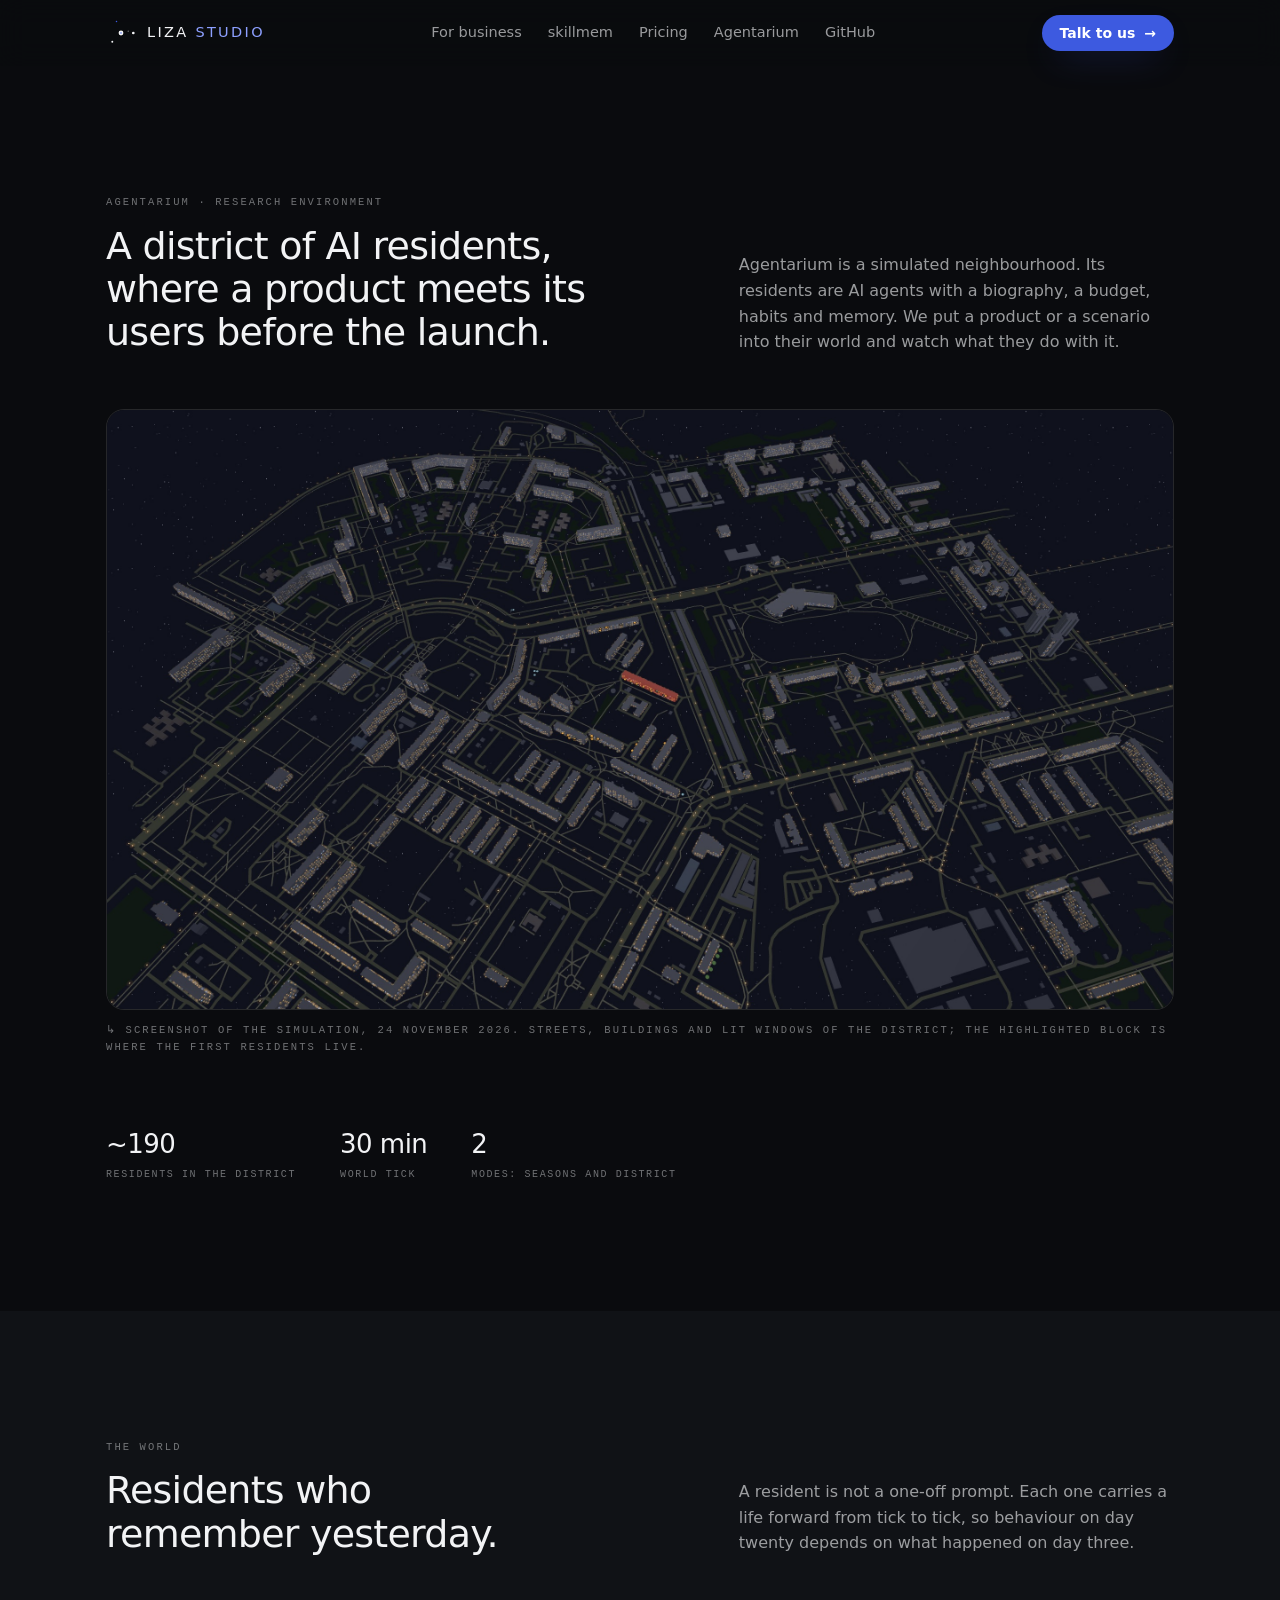
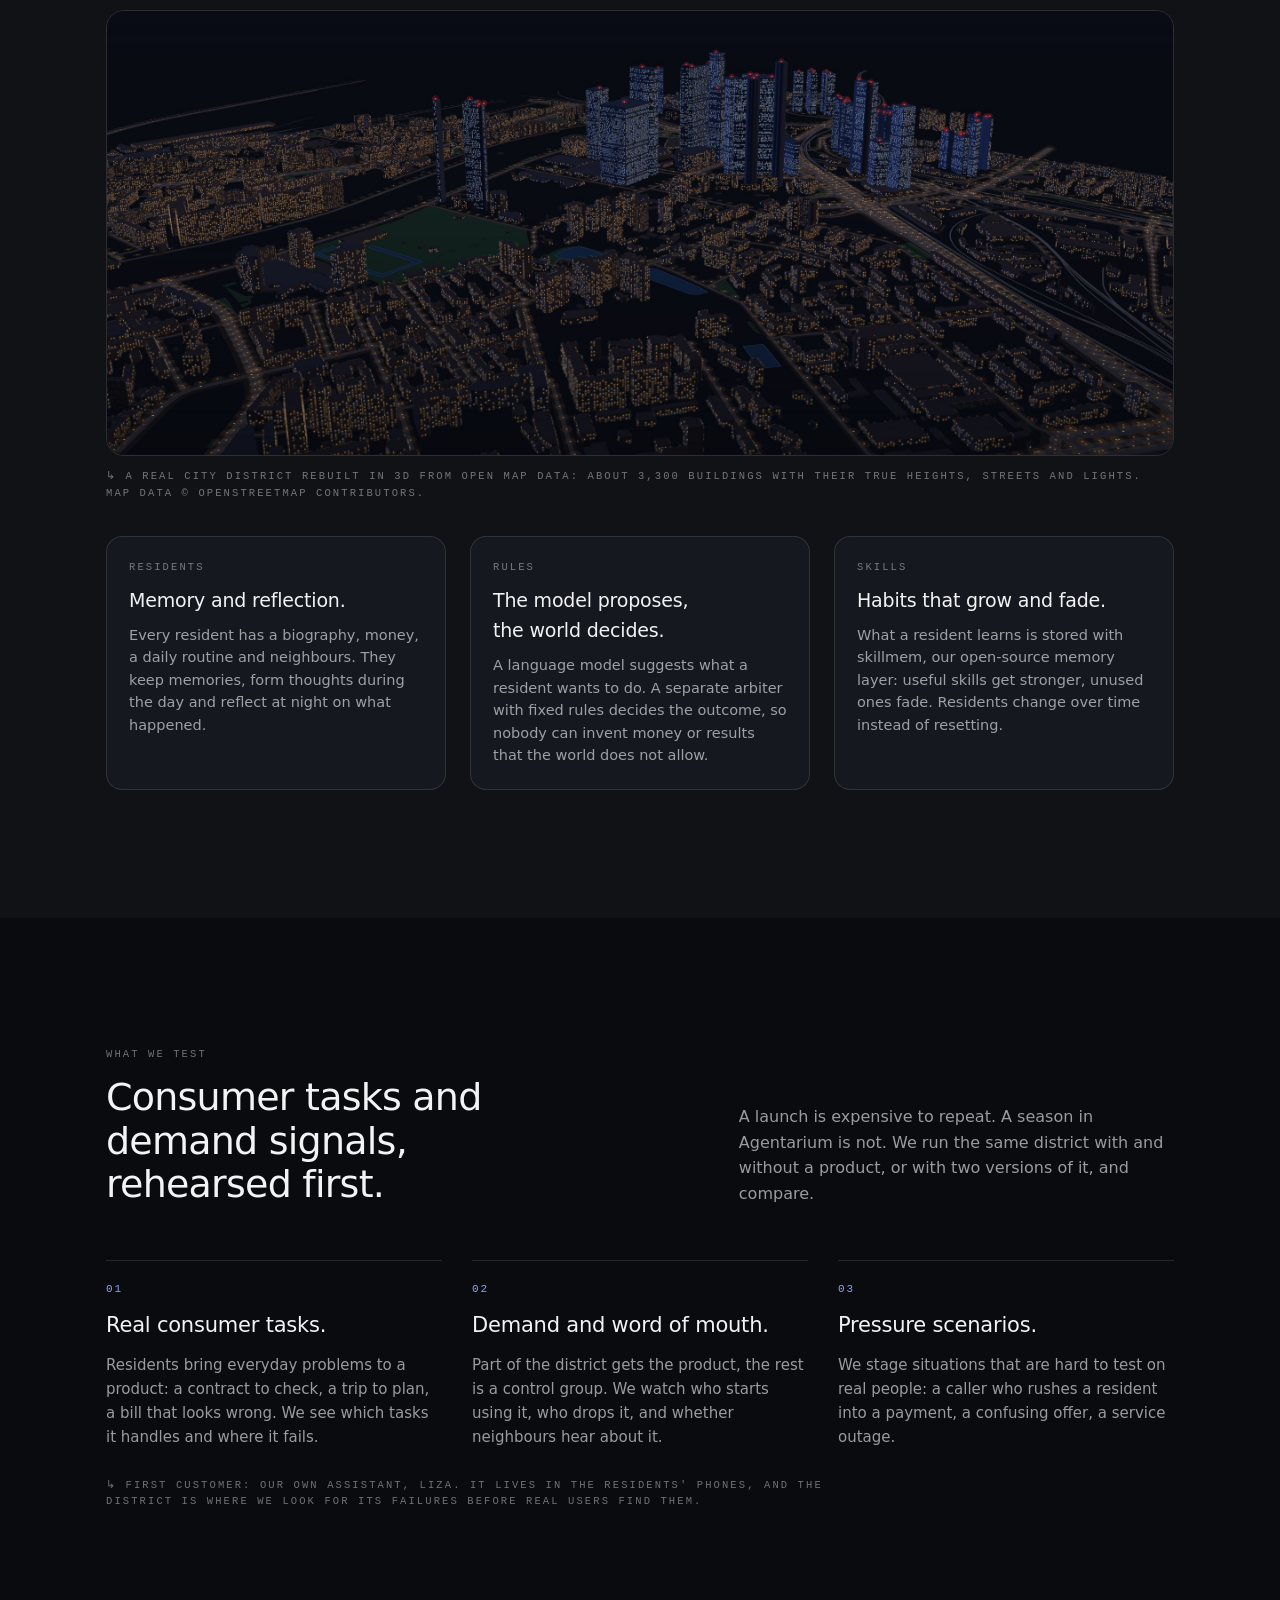
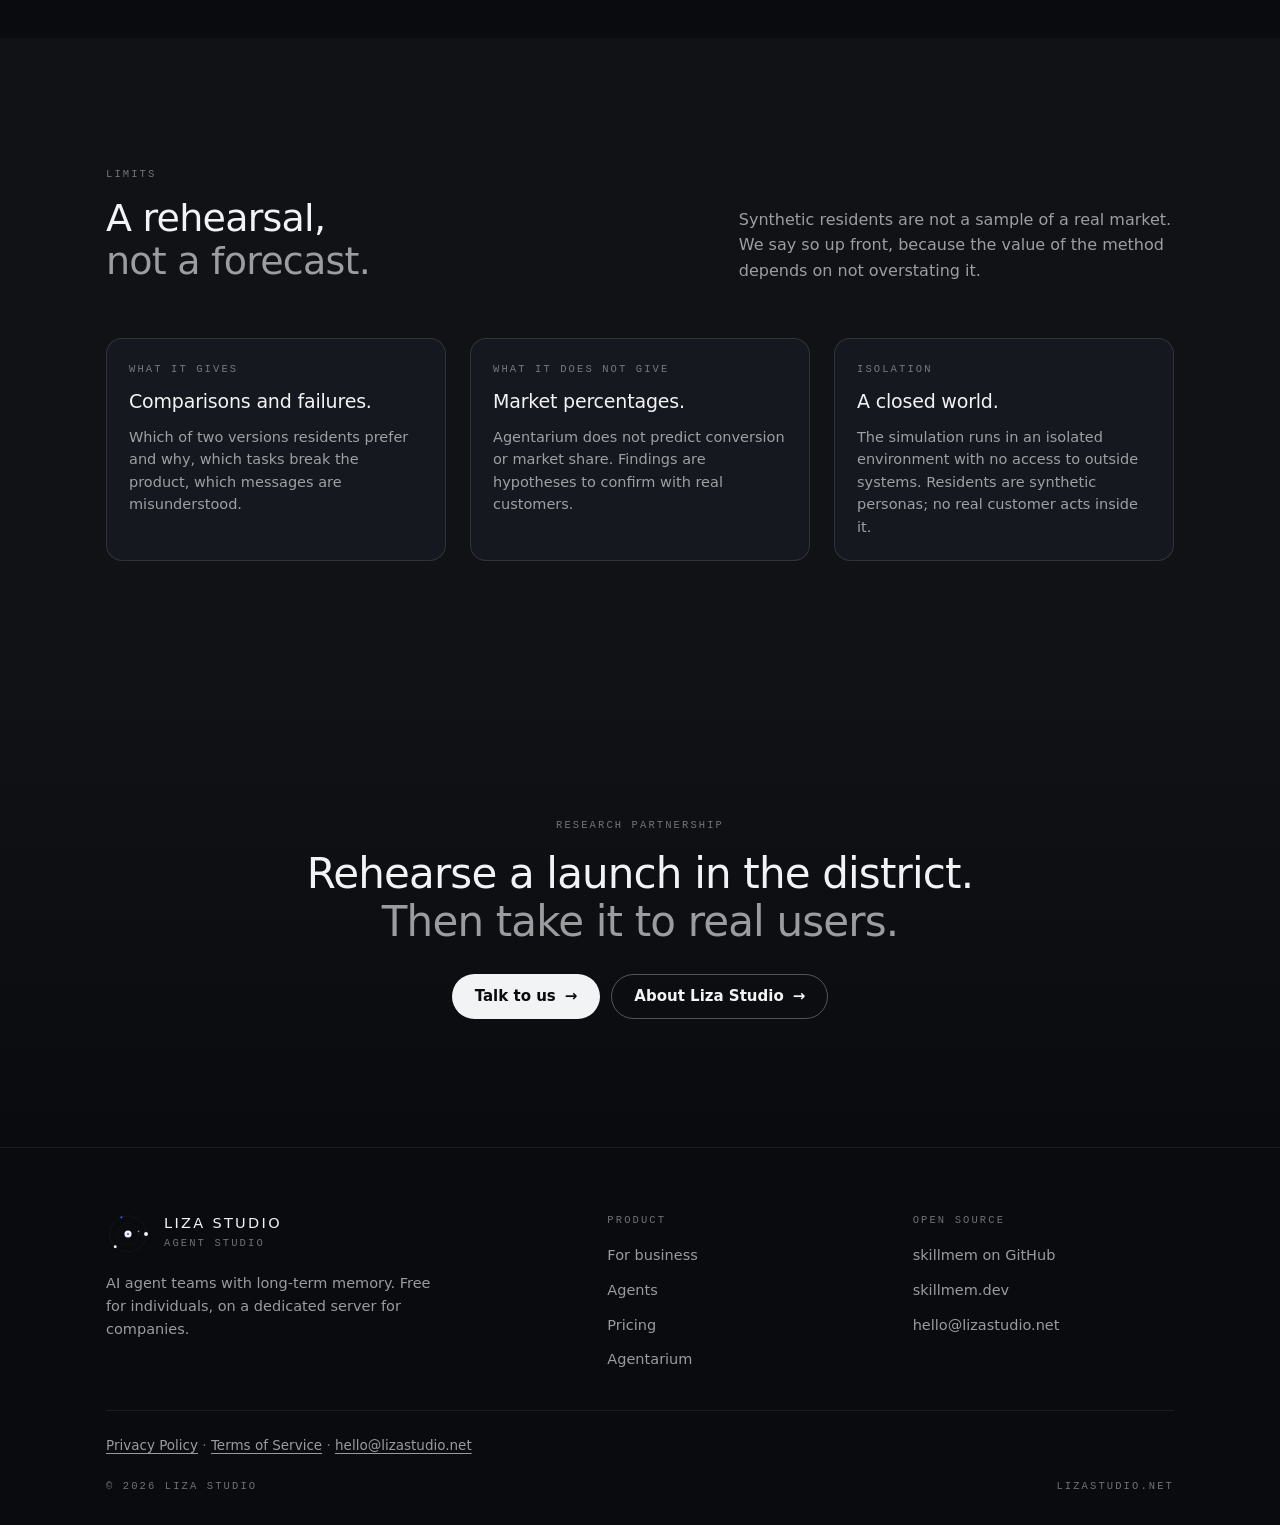
==== commit 76b2f56a: "Agentarium: replace seasonal view with a 3D city district render Co-Authored-By: Claude Fable 5.2 <n" ====
--- a/agentarium.html
+++ b/agentarium.html
@@ -108,8 +108,8 @@
           <p class="section__sub">A resident is not a one-off prompt. Each one carries a life forward from tick to tick, so behaviour on day twenty depends on what happened on day three.</p>
         </header>
         <figure style="margin:0 0 34px">
-          <img src="assets/agentarium-seasons.jpg" alt="Seasonal world of Agentarium: hundreds of resident figures gathered around the square, the mine and the farm" width="1400" height="900" loading="lazy" style="display:block; width:100%; height:auto; border-radius:18px; border:1px solid var(--line)">
-          <figcaption class="mono-label mono-label--muted" style="margin-top:12px; line-height:1.6">↳ The seasonal world after 124 seasons. Every figure is a resident; clothing colour marks the family line. They gather at the square, the mine and the farm.</figcaption>
+          <img src="assets/agentarium-city.jpg" alt="Night 3D view of a city district: a cluster of skyscrapers with lit windows above residential blocks and streets" width="2400" height="1000" loading="lazy" style="display:block; width:100%; height:auto; border-radius:18px; border:1px solid var(--line)">
+          <figcaption class="mono-label mono-label--muted" style="margin-top:12px; line-height:1.6">↳ A real city district rebuilt in 3D from open map data: about 3,300 buildings with their true heights, streets and lights. Map data © OpenStreetMap contributors.</figcaption>
         </figure>
         <div class="grid grid--3 system__cards">
           <article class="info-card">
